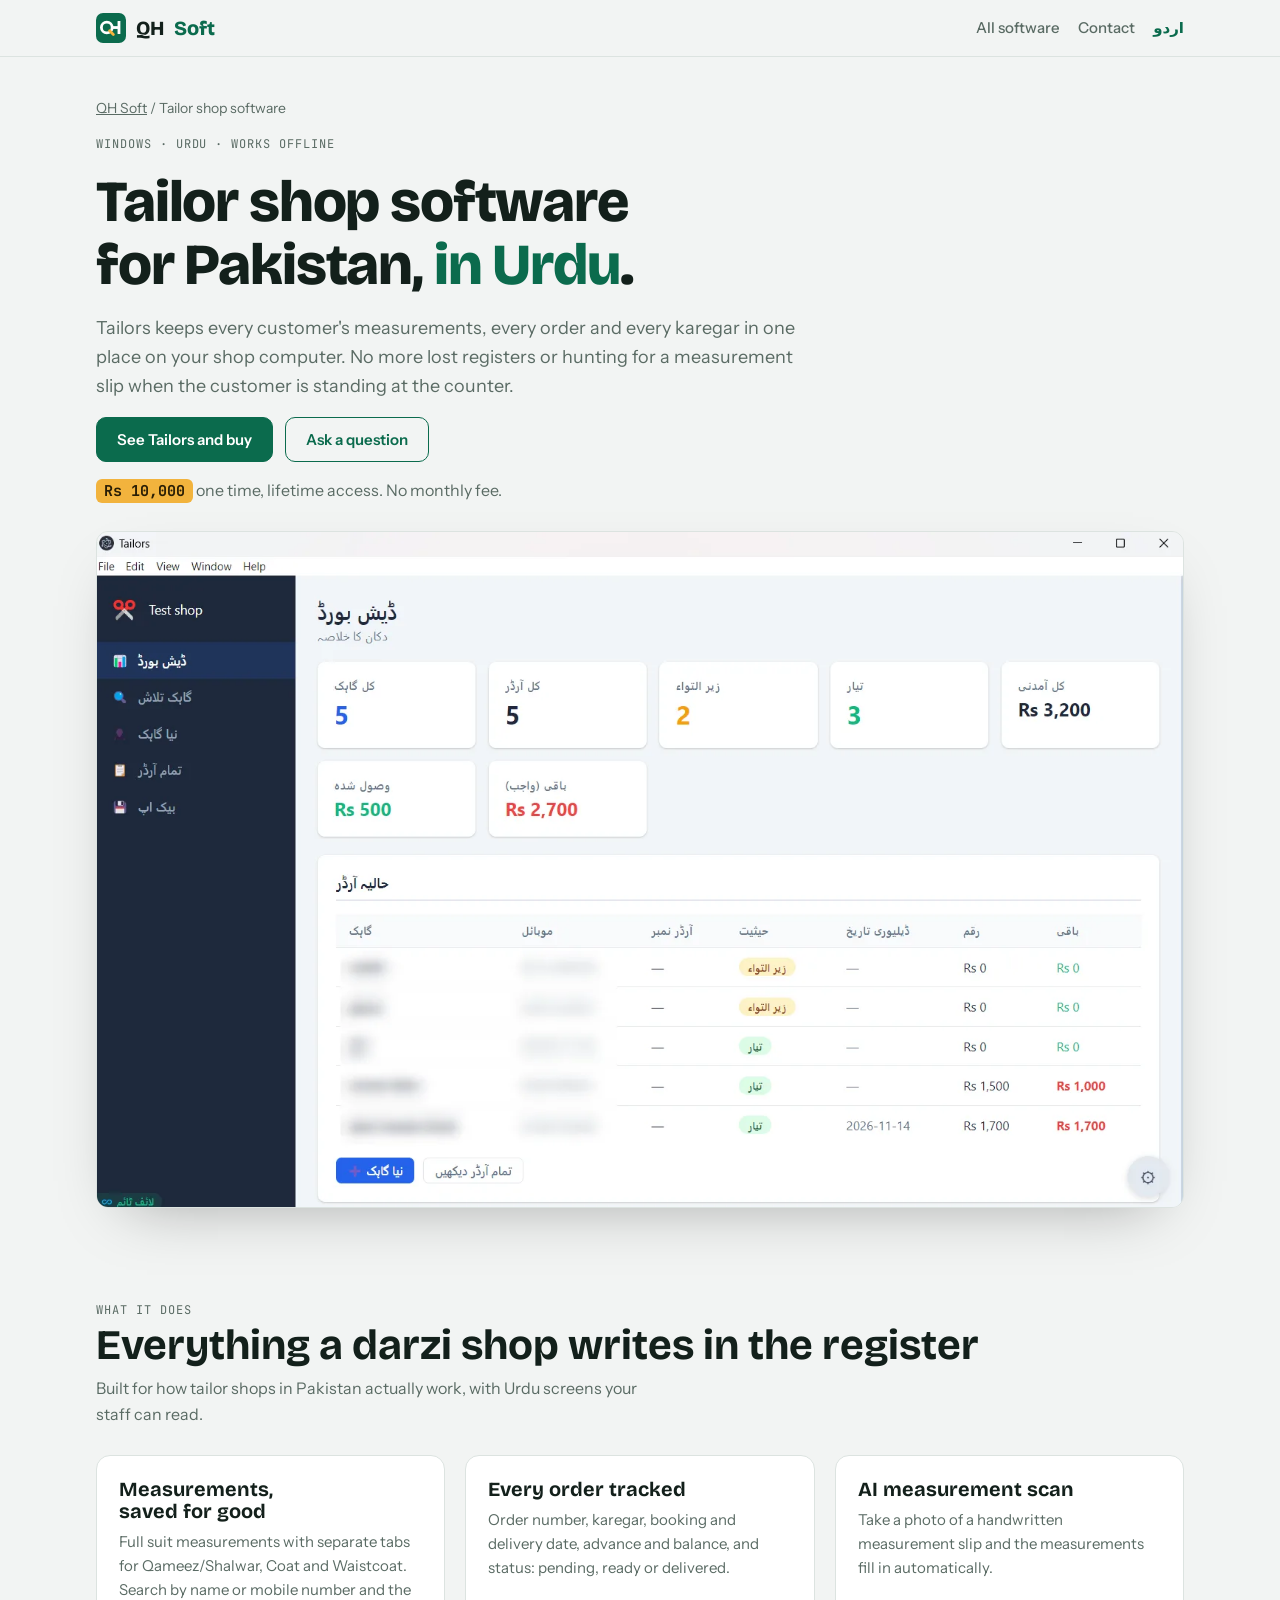
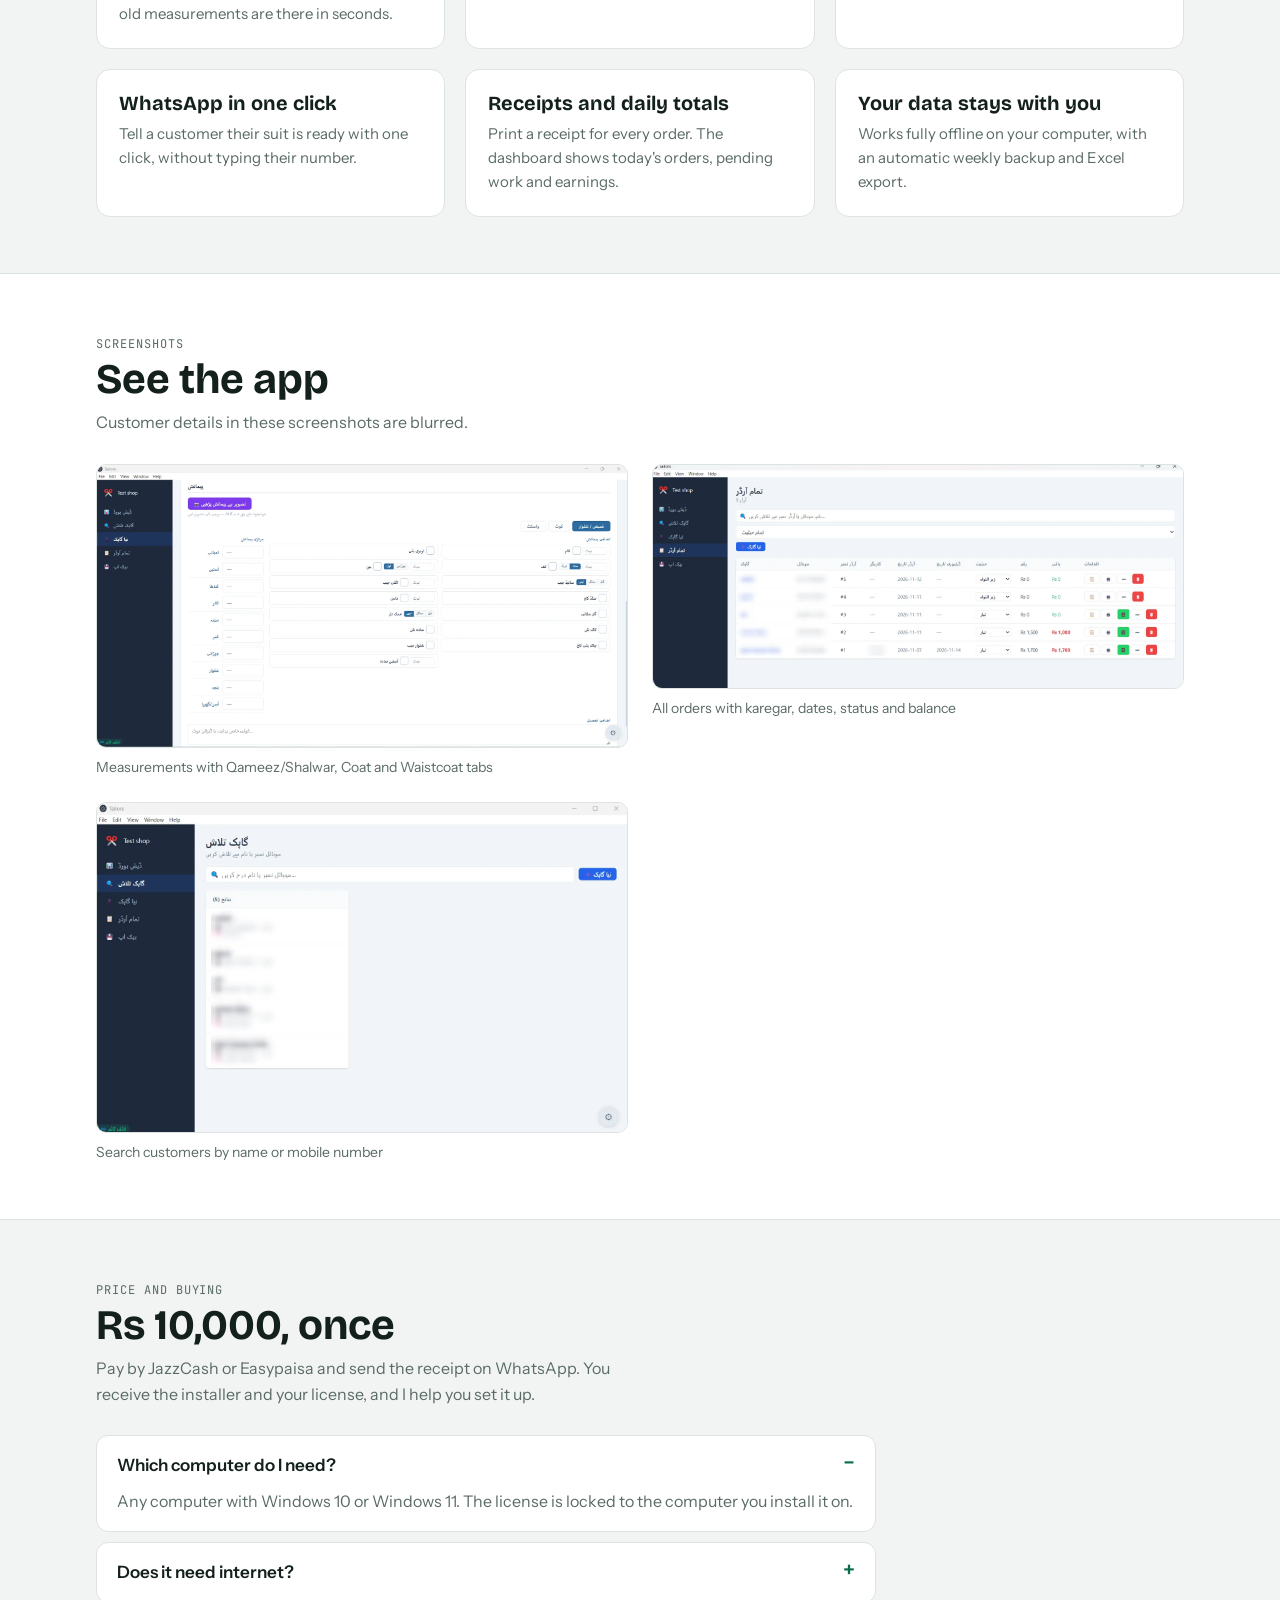
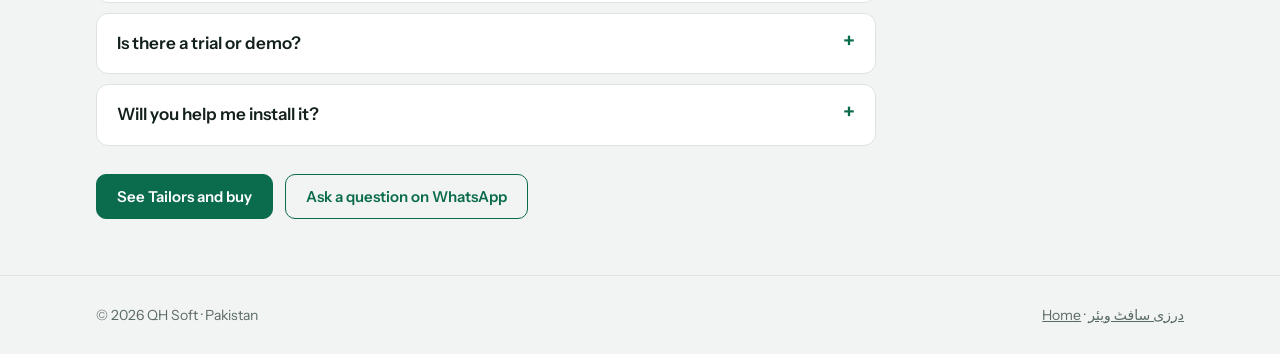
==== tailor-software/index.html @ 08638b77 "Add English and Urdu tailor software landing pages, sitemap and links Co-Authored-By: Claude Opus 5." ====
<!doctype html>
<html lang="en">
<head>
<meta charset="utf-8">
<meta name="viewport" content="width=device-width, initial-scale=1, viewport-fit=cover">
<title>Tailor Shop Software in Pakistan, in Urdu | Tailors by QH Soft</title>
<meta name="description" content="Tailors is Urdu tailor shop software for Windows: customer measurements, orders, karegar, WhatsApp alerts and receipts. Works offline. Rs 10,000 one-time.">
<link rel="canonical" href="https://qazisoft.com/tailor-software/">
<link rel="alternate" hreflang="en" href="https://qazisoft.com/tailor-software/">
<link rel="alternate" hreflang="ur" href="https://qazisoft.com/ur/darzi-software/">
<link rel="alternate" hreflang="x-default" href="https://qazisoft.com/tailor-software/">
<meta name="theme-color" content="#0B6B4D">
<meta property="og:site_name" content="QH Soft">
<meta property="og:title" content="Tailor Shop Software in Pakistan, in Urdu">
<meta property="og:description" content="Measurements, orders, karegar and WhatsApp alerts for your tailor shop. Works offline. Rs 10,000 one-time.">
<meta property="og:type" content="website">
<meta property="og:url" content="https://qazisoft.com/tailor-software/">
<meta property="og:image" content="https://qazisoft.com/img/og-image.png">
<meta property="og:locale" content="en_PK">
<meta name="twitter:card" content="summary_large_image">
<link rel="apple-touch-icon" href="/apple-touch-icon.png">
<script type="application/ld+json">[{"@context":"https://schema.org","@type":"SoftwareApplication","name":"Tailors","alternateName":["Tailor shop software","Darzi software"],"url":"https://qazisoft.com/tailor-software/","operatingSystem":"Windows 10, Windows 11","applicationCategory":"BusinessApplication","description":"Tailor shop management software in Urdu for Pakistan: customer measurements, orders, karegar, delivery dates, WhatsApp notifications, receipts and automatic backup. Works offline.","image":["https://qazisoft.com/img/tailors-dashboard.webp","https://qazisoft.com/img/tailors-measurements.webp","https://qazisoft.com/img/tailors-orders.webp"],"inLanguage":"ur","featureList":["Customer management","Order tracking with karegar and delivery date","Qameez/Shalwar, Coat and Waistcoat measurements","AI measurement slip scan","WhatsApp order-ready notifications","Printable receipts","Daily dashboard","Weekly automatic backup"],"offers":{"@type":"Offer","price":"10000","priceCurrency":"PKR","availability":"https://schema.org/InStock","url":"https://qazisoft.com/tailor-software/","seller":{"@type":"Organization","name":"QH Soft"}},"publisher":{"@type":"Organization","name":"QH Soft","url":"https://qazisoft.com/"}},{"@context":"https://schema.org","@type":"BreadcrumbList","itemListElement":[{"@type":"ListItem","position":1,"name":"QH Soft","item":"https://qazisoft.com/"},{"@type":"ListItem","position":2,"name":"Tailor shop software","item":"https://qazisoft.com/tailor-software/"}]}]</script>
<link rel="icon" href="/favicon.svg?v=11" type="image/svg+xml">
<link rel="preconnect" href="https://fonts.googleapis.com">
<link rel="preconnect" href="https://fonts.gstatic.com" crossorigin>
<link rel="stylesheet" href="https://fonts.googleapis.com/css2?family=Bricolage+Grotesque:opsz,wght@12..96,500;12..96,700;12..96,800&family=Instrument+Sans:wght@400;500;600&family=JetBrains+Mono:wght@400;600&display=swap">
<link rel="stylesheet" href="/styles.css?v=11">
</head>
<body class="lp">
<nav><div class="wrap">
  <a class="brand" href="/"><img src="/favicon.svg?v=11" width="30" height="30" alt="">QH <span>Soft</span></a>
  <div class="navlinks">
    <a href="/#windows">All software</a>
    <a href="/#contact">Contact</a>
    <a class="lang" href="/ur/darzi-software/" hreflang="ur" lang="ur">اردو</a>
  </div>
</div></nav>

<header class="lp-hero"><div class="wrap">
  <p class="crumbs"><a href="/">QH Soft</a> / Tailor shop software</p>
  <span class="label">Windows · Urdu · Works offline</span>
  <h1>Tailor shop software for Pakistan, <em>in Urdu</em>.</h1>
  <p class="lead">Tailors keeps every customer's measurements, every order and every karegar in one place on your shop computer. No more lost registers or hunting for a measurement slip when the customer is standing at the counter.</p>
  <div class="cta">
    <a class="btn" href="/#windows">See Tailors and buy</a>
    <a class="btn ghost" href="https://wa.me/923269195680" target="_blank" rel="noopener">Ask a question</a>
  </div>
  <p class="lp-price"><b class="mono">Rs 10,000</b> one time, lifetime access. No monthly fee.</p>
  <img class="lp-shot" src="/img/tailors-dashboard.webp" width="1472" height="915" alt="Tailors dashboard showing customers, orders, ready and pending orders, and earnings">
</div></header>

<section class="shelf"><div class="wrap">
  <div class="shelf-head"><div><span class="label">What it does</span><h2>Everything a darzi shop writes in the register</h2><p>Built for how tailor shops in Pakistan actually work, with Urdu screens your staff can read.</p></div></div>
  <div class="lp-grid">
    <div class="lp-item"><h3>Measurements, saved for good</h3><p>Full suit measurements with separate tabs for Qameez/Shalwar, Coat and Waistcoat. Search by name or mobile number and the old measurements are there in seconds.</p></div>
    <div class="lp-item"><h3>Every order tracked</h3><p>Order number, karegar, booking and delivery date, advance and balance, and status: pending, ready or delivered.</p></div>
    <div class="lp-item"><h3>AI measurement scan</h3><p>Take a photo of a handwritten measurement slip and the measurements fill in automatically.</p></div>
    <div class="lp-item"><h3>WhatsApp in one click</h3><p>Tell a customer their suit is ready with one click, without typing their number.</p></div>
    <div class="lp-item"><h3>Receipts and daily totals</h3><p>Print a receipt for every order. The dashboard shows today's orders, pending work and earnings.</p></div>
    <div class="lp-item"><h3>Your data stays with you</h3><p>Works fully offline on your computer, with an automatic weekly backup and Excel export.</p></div>
  </div>
</div></section>

<section class="shelf band"><div class="wrap">
  <div class="shelf-head"><div><span class="label">Screenshots</span><h2>See the app</h2><p>Customer details in these screenshots are blurred.</p></div></div>
  <div class="lp-shots">
    <figure><img src="/img/tailors-measurements.webp" width="1600" height="853" alt="Tailors measurements screen with Qameez, Shalwar, Coat and Waistcoat tabs" loading="lazy"><figcaption>Measurements with Qameez/Shalwar, Coat and Waistcoat tabs</figcaption></figure>
    <figure><img src="/img/tailors-orders.webp" width="1600" height="674" alt="Tailors order list with karegar, dates, status and balance" loading="lazy"><figcaption>All orders with karegar, dates, status and balance</figcaption></figure>
    <figure><img src="/img/tailors-customers.webp" width="1480" height="917" alt="Tailors customer search by name or mobile number" loading="lazy"><figcaption>Search customers by name or mobile number</figcaption></figure>
  </div>
</div></section>

<section class="shelf"><div class="wrap">
  <div class="shelf-head"><div><span class="label">Price and buying</span><h2>Rs 10,000, once</h2><p>Pay by JazzCash or Easypaisa and send the receipt on WhatsApp. You receive the installer and your license, and I help you set it up.</p></div></div>
  <div class="faq">
    <details open><summary>Which computer do I need?</summary><p>Any computer with Windows 10 or Windows 11. The license is locked to the computer you install it on.</p></details>
    <details><summary>Does it need internet?</summary><p>No. Tailors works fully offline. Only the AI measurement scan and WhatsApp messages need a connection.</p></details>
    <details><summary>Is there a trial or demo?</summary><p>No. Look through the screenshots and message me on WhatsApp with any questions before you buy.</p></details>
    <details><summary>Will you help me install it?</summary><p>Yes. Message me after buying and I'll help you install it and get started.</p></details>
  </div>
  <div class="cta lp-end">
    <a class="btn" href="/#windows">See Tailors and buy</a>
    <a class="btn ghost" href="https://wa.me/923269195680" target="_blank" rel="noopener">Ask a question on WhatsApp</a>
  </div>
</div></section>

<footer><div class="wrap"><span>© 2026 QH Soft · Pakistan</span><span><a href="/">Home</a> · <a href="/ur/darzi-software/" hreflang="ur" lang="ur">درزی سافٹ ویئر</a></span></div></footer>
</body>
</html>
---- styles.css ----
html,body{margin:0}
img{max-width:100%}
[hidden]{display:none!important}
/* Layout: a single "shelf" page. Hero, then each category as its own shelf of product cards, then trust + support sections. */
:root{
  --bg:#F2F4F3; --surface:#FFFFFF; --ink:#13201B; --muted:#5A6B64; --line:#DCE3E0;
  --accent:#0B6B4D; --accent-ink:#FFFFFF; --tag:#F2B33D; --tag-ink:#2A1E05; --soft:#E3EEE9;
  --warn-bg:#FFF4D6; --warn-ink:#6B4B00;
  --display:"Bricolage Grotesque", "Segoe UI", system-ui, sans-serif;
  --body:"Instrument Sans", "Segoe UI", system-ui, sans-serif;
  --mono:"JetBrains Mono", ui-monospace, Consolas, monospace;
}
@media (prefers-color-scheme: dark){:root:not([data-theme="light"]){
  --bg:#0F1613; --surface:#17211D; --ink:#E6EEEA; --muted:#97A8A1; --line:#26332E;
  --accent:#3FBF8F; --accent-ink:#06130E; --tag:#F2B33D; --tag-ink:#2A1E05; --soft:#1C2B25;
  --warn-bg:#3A2F12; --warn-ink:#F5D98A; color-scheme:dark}}
:root[data-theme="dark"]{
  --bg:#0F1613; --surface:#17211D; --ink:#E6EEEA; --muted:#97A8A1; --line:#26332E;
  --accent:#3FBF8F; --accent-ink:#06130E; --tag:#F2B33D; --tag-ink:#2A1E05; --soft:#1C2B25;
  --warn-bg:#3A2F12; --warn-ink:#F5D98A; color-scheme:dark}
*{box-sizing:border-box}
html{scroll-behavior:smooth}
@media (prefers-reduced-motion: reduce){html{scroll-behavior:auto}*{transition:none!important}}
body{background:var(--bg);color:var(--ink);font-family:var(--body);font-size:16px;line-height:1.6}
.wrap{max-width:1120px;margin:0 auto;padding-left:max(16px, env(safe-area-inset-left, 0px));padding-right:max(16px, env(safe-area-inset-right, 0px))}
h1,h2,h3{font-family:var(--display);line-height:1.1;text-wrap:balance;margin:0}
p{margin:0}
a{color:var(--accent)}
:focus-visible{outline:3px solid var(--tag);outline-offset:2px}
.mono{font-family:var(--mono)}
.label{font-family:var(--mono);font-size:12px;letter-spacing:.08em;text-transform:uppercase;color:var(--muted)}

/* notice */
.notice{background:var(--warn-bg);color:var(--warn-ink);font-size:14px}
.notice .wrap{padding-block:10px}

/* nav */
body::before{content:"";position:fixed;inset:0 0 auto;height:env(safe-area-inset-top, 0px);z-index:10;background:var(--bg)}
nav{position:sticky;top:env(safe-area-inset-top, 0px);z-index:5;background:color-mix(in srgb, var(--bg) 88%, transparent);backdrop-filter:blur(10px);border-bottom:1px solid var(--line)}
nav .wrap{display:flex;align-items:center;justify-content:space-between;gap:16px;padding-block:12px;flex-wrap:wrap}
.brand{font-family:var(--display);font-weight:800;font-size:20px;text-decoration:none;color:var(--ink);display:flex;align-items:center;gap:10px}
.brand img{width:30px;height:30px;display:block}
.brand span{color:var(--accent)}
.navlinks{display:flex;gap:18px;flex-wrap:wrap}
.navlinks a{color:var(--muted);text-decoration:none;font-weight:500;font-size:15px}
.navlinks a:hover{color:var(--ink)}

/* hero */
.hero .wrap{padding-block:64px 48px;display:grid;grid-template-columns:1.3fr 1fr;gap:48px;align-items:center}
.hero h1{font-size:clamp(40px,6vw,68px);font-weight:800;letter-spacing:-.02em}
.hero h1 em{font-style:normal;color:var(--accent)}
.hero p.lead{margin-top:20px;font-size:19px;color:var(--muted);max-width:52ch}
.hero .cta{margin-top:28px;display:flex;gap:12px;flex-wrap:wrap}
.btn{font:600 15px var(--body);border-radius:10px;padding:12px 20px;border:1.5px solid var(--accent);background:var(--accent);color:var(--accent-ink);cursor:pointer;text-decoration:none;display:inline-flex;align-items:center;gap:8px}
.btn.ghost{background:transparent;color:var(--accent)}
.btn:hover{filter:brightness(1.08)}
.facts{display:flex;gap:28px;margin-top:36px;flex-wrap:wrap}
.facts div b{display:block;font-family:var(--display);font-size:28px}
.facts div span{font-size:14px;color:var(--muted)}

/* hero window illustration */
.win{background:var(--surface);border:1px solid var(--line);border-radius:12px;box-shadow:0 24px 60px -30px rgba(0,0,0,.35);overflow:hidden;min-width:0}
.win .bar{display:flex;align-items:center;justify-content:space-between;padding:10px 14px;border-bottom:1px solid var(--line);font-family:var(--mono);font-size:12px;color:var(--muted)}
.win .bar .ctrls{display:flex;gap:14px}
.win .body{padding:18px;display:grid;gap:10px}
.row{display:flex;justify-content:space-between;align-items:center;gap:12px;padding:10px 12px;border-radius:8px;background:var(--soft);font-size:14px}
.row .mono{font-size:12px;color:var(--muted)}
.row.done .mono{color:var(--accent)}

/* shelves */
section{scroll-margin-top:80px}
.shelf .wrap{padding-block:56px}
.shelf-head{display:flex;justify-content:space-between;align-items:end;gap:24px;flex-wrap:wrap;margin-bottom:28px}
.shelf-head h2{font-size:clamp(30px,4vw,42px);font-weight:700}
.shelf-head p{color:var(--muted);max-width:50ch;margin-top:8px}
.grid{display:grid;grid-template-columns:repeat(auto-fill,minmax(300px,1fr));gap:20px}
.card{background:var(--surface);border:1px solid var(--line);border-radius:14px;padding:22px;display:flex;flex-direction:column;gap:14px;min-width:0}
.card-top{display:flex;justify-content:space-between;align-items:start;gap:12px}
.icon{width:48px;height:48px;border-radius:12px;display:grid;place-items:center;font-family:var(--display);font-weight:800;font-size:20px;color:var(--accent-ink);background:var(--accent)}
.price{background:var(--tag);color:var(--tag-ink);font-family:var(--mono);font-weight:600;font-size:15px;padding:4px 10px;border-radius:6px;white-space:nowrap;position:relative}
.card h3{font-size:22px;font-weight:700}
.card .desc{color:var(--muted);font-size:15px}
.feats{margin:0;padding:0;list-style:none;display:grid;gap:6px;font-size:14px}
.feats li{display:flex;gap:8px}
.feats li::before{content:"✓";color:var(--accent);font-weight:700}
.meta{display:flex;flex-wrap:wrap;gap:6px}
.chip{font-family:var(--mono);font-size:11.5px;padding:3px 8px;border-radius:999px;border:1px solid var(--line);color:var(--muted)}
.card .actions{margin-top:auto;display:flex;gap:10px;flex-wrap:wrap}
.card .actions .btn{flex:1;justify-content:center}
.soon{border-style:dashed;align-items:center;justify-content:center;text-align:center;color:var(--muted);min-height:220px}
.soon h3{color:var(--ink)}

/* about */
.about{background:var(--surface);border-block:1px solid var(--line)}
.about .wrap{padding-block:64px;display:grid;grid-template-columns:minmax(0,1fr) 260px;gap:48px;align-items:center}
.avatar{aspect-ratio:1;max-width:100%;border-radius:20px;background:linear-gradient(135deg,var(--accent),color-mix(in srgb,var(--accent) 50%,var(--tag)));display:grid;place-items:center;font-family:var(--display);font-size:88px;font-weight:800;color:var(--accent-ink)}
.about h2{font-size:clamp(30px,4vw,42px)}
.about .copy{display:grid;gap:16px;max-width:65ch;min-width:0}
.about .copy p{color:var(--muted)}
.skills{display:flex;flex-wrap:wrap;gap:8px}
.skills span{background:var(--soft);padding:6px 12px;border-radius:8px;font-size:14px;font-weight:500}

/* how to buy */
.steps{display:grid;grid-template-columns:repeat(4,1fr);gap:20px;counter-reset:s}
.step{border-top:3px solid var(--accent);padding-top:16px;min-width:0}
.step .label{color:var(--accent)}
.step h3{font-size:20px;margin:6px 0 8px}
.step p{color:var(--muted);font-size:15px}
.paylogos{margin-top:32px;display:flex;flex-wrap:wrap;gap:10px;align-items:center}
.paylogos span.p{background:var(--surface);border:1px solid var(--line);border-radius:8px;padding:8px 14px;font-weight:600;font-size:14px}

/* testimonials */
.quotes{display:grid;grid-template-columns:repeat(3,1fr);gap:20px}
.quote{background:var(--surface);border:1px solid var(--line);border-radius:14px;padding:22px;display:flex;flex-direction:column;gap:14px}
.quote p{font-size:16px}
.quote .who{font-size:14px;color:var(--muted);margin-top:auto}
.quote .who b{color:var(--ink)}

/* faq */
.faq{display:grid;gap:10px;max-width:780px}
details{background:var(--surface);border:1px solid var(--line);border-radius:12px;padding:16px 20px}
summary{cursor:pointer;font-weight:600;font-size:17px;list-style:none;display:flex;justify-content:space-between;gap:16px}
summary::after{content:"+";font-family:var(--mono);color:var(--accent);font-size:20px;line-height:1}
details[open] summary::after{content:"–"}
details p{margin-top:10px;color:var(--muted)}

/* contact */
.contact .wrap{display:grid;grid-template-columns:1fr 1.2fr;gap:48px;padding-block:64px}
.contact h2{font-size:clamp(30px,4vw,42px)}
.contact .info{display:grid;gap:18px;align-content:start;min-width:0}
.contact .info p{color:var(--muted)}
.cline{display:flex;justify-content:space-between;align-items:center;gap:12px;background:var(--surface);border:1px solid var(--line);border-radius:10px;padding:12px 14px}
.cline div{min-width:0}
.cline b{display:block;font-size:13px;color:var(--muted);font-weight:500}
.cline span{font-family:var(--mono);font-size:15px;word-break:break-all}
.copy-btn{font:600 13px var(--body);background:transparent;border:1px solid var(--line);color:var(--ink);border-radius:8px;padding:6px 10px;cursor:pointer;text-decoration:none;white-space:nowrap}
form{background:var(--surface);border:1px solid var(--line);border-radius:14px;padding:24px;display:grid;gap:14px;min-width:0}
.two{display:grid;grid-template-columns:1fr 1fr;gap:14px}
label{display:grid;gap:6px;font-size:14px;font-weight:500}
input,select,textarea{font:inherit;font-size:15px;padding:10px 12px;border-radius:8px;border:1px solid var(--line);background:var(--bg);color:var(--ink);width:100%}
textarea{min-height:110px;resize:vertical}
.formmsg{font-size:14px;color:var(--accent);font-weight:600}

footer{border-top:1px solid var(--line);color:var(--muted);font-size:14px}
footer .wrap{padding-block:28px;display:flex;justify-content:space-between;gap:16px;flex-wrap:wrap}

/* checkout dialog */
.overlay{position:fixed;inset:0;background:rgba(5,12,9,.55);z-index:20;display:grid;place-items:center;padding:16px}
.dialog{background:var(--surface);color:var(--ink);border-radius:16px;max-width:520px;width:100%;max-height:90vh;overflow:auto;padding:26px;display:grid;gap:16px}
.dialog .head{display:flex;justify-content:space-between;align-items:start;gap:12px}
.dialog h3{font-size:24px}
.x{background:transparent;border:0;font-size:24px;color:var(--muted);cursor:pointer;line-height:1}
.methods{display:grid;gap:10px}
.method{display:flex;gap:12px;align-items:start;border:1.5px solid var(--line);border-radius:10px;padding:12px 14px;cursor:pointer}
.method input{width:auto;margin-top:4px}
.method:has(input:checked){border-color:var(--accent);background:var(--soft)}
.method small{display:block;color:var(--muted);font-size:13px}
.payto{background:var(--soft);border-radius:10px;padding:14px;font-size:14px;display:grid;gap:4px}
.payto .mono{font-size:15px}

@media (max-width:880px){
  .hero .wrap,.about .wrap,.contact .wrap{grid-template-columns:1fr}
  .about .avatar{max-width:200px}
  .steps{grid-template-columns:1fr 1fr}
  .quotes{grid-template-columns:1fr}
}
@media (max-width:520px){
  .steps,.two{grid-template-columns:1fr}
  .grid{grid-template-columns:1fr}
  .navlinks{gap:16px;flex-wrap:nowrap;overflow-x:auto;width:100%;scrollbar-width:none;-webkit-overflow-scrolling:touch}
  .navlinks::-webkit-scrollbar{display:none}
  .navlinks a{font-size:14px;white-space:nowrap}
}

.band{background:var(--surface);border-block:1px solid var(--line)}
.band-top{background:var(--surface);border-top:1px solid var(--line)}
.price-start{justify-self:start}
.small-muted{font-size:14px;color:var(--muted)}
.tiny-muted{font-size:13px;color:var(--muted)}
.btn-center{justify-content:center}
.notfound{min-height:80vh;display:grid;align-content:center;justify-items:start;gap:16px;padding-block:48px}
.notfound h1{font-size:clamp(32px,5vw,52px)}
.notfound p{color:var(--muted)}

/* product with screenshots */
.card.wide{grid-column:1/-1;display:grid;grid-template-columns:minmax(0,1.25fr) minmax(0,1fr);gap:28px;align-items:start}
.card-info{display:flex;flex-direction:column;gap:14px;min-width:0}
.card:not(.wide) .card-info{flex:1}
.shots{display:grid;gap:10px;min-width:0}
.shots button{padding:0;border:1px solid var(--line);border-radius:10px;overflow:hidden;background:var(--soft);cursor:zoom-in;display:block}
.shots img{display:block;width:100%;height:auto}
.shot-main img{aspect-ratio:16/10;object-fit:cover;object-position:top left}
.thumbs{display:grid;grid-template-columns:repeat(5,1fr);gap:8px}
.thumbs img{aspect-ratio:4/3;object-fit:cover;object-position:top left}
.lb{background:var(--surface);border-radius:14px;padding:16px;max-width:1100px;width:100%;max-height:92vh;display:grid;gap:12px;grid-template-rows:auto minmax(0,1fr) auto}
.lb img{width:100%;height:100%;max-height:72vh;object-fit:contain;border-radius:8px;background:var(--soft)}
.lb-top{display:flex;justify-content:space-between;align-items:center;gap:12px}
.lb-cap{font-size:14px;color:var(--muted)}
.lb-nav{display:flex;justify-content:space-between;gap:12px}
@media (max-width:880px){.card.wide{grid-template-columns:1fr}}
.card.wide ~ .soon{grid-column:1/-1;min-height:0;padding:18px}

.portrait{margin:0;display:grid;justify-items:center;gap:14px;text-align:center}
.portrait img{width:240px;height:240px;max-width:100%;border-radius:50%;object-fit:cover;border:5px solid var(--surface);box-shadow:0 0 0 2px var(--accent),0 18px 40px -20px rgba(0,0,0,.45)}
.portrait figcaption{font-family:var(--display);font-weight:700;font-size:18px;display:grid;gap:2px}
.portrait figcaption span{font-family:var(--body);font-weight:500;font-size:14px;color:var(--muted)}
@media (max-width:880px){.portrait img{width:200px;height:200px}}

/* free books */
.card.book{display:grid;grid-template-columns:132px minmax(0,1fr);gap:18px;align-items:start}
.card.book .cover{width:132px;height:auto;aspect-ratio:440/625;border-radius:6px;border:1px solid var(--line);box-shadow:0 6px 18px rgba(0,0,0,.14)}
.card.book .card-info{gap:12px;height:100%}
.card.book h3{margin-bottom:4px}
.card.book .card-info .label{display:block;line-height:1.5}
#books .grid{grid-template-columns:repeat(auto-fill,minmax(min(100%,460px),1fr))}
.card.book .desc{margin-top:8px}
@media (max-width:420px){.card.book{grid-template-columns:96px minmax(0,1fr);gap:14px}.card.book .cover{width:96px}}
.card.book .dl-count{font-family:var(--mono);font-size:12.5px;color:var(--muted);margin-top:-4px}
.card.book .dl-count::before{content:"↓ ";color:var(--accent)}

/* SEO landing pages (/tailor-software/, /ur/darzi-software/) */
.lp-hero .wrap{padding-block:40px 32px;display:grid;gap:16px;justify-items:start}
.lp-hero h1{font-size:clamp(34px,5.4vw,58px);font-weight:800;letter-spacing:-.02em;max-width:20ch}
.lp-hero h1 em{font-style:normal;color:var(--accent)}
.lp-hero .lead{font-size:18px;color:var(--muted);max-width:60ch}
.lp-hero .cta,.lp-end{display:flex;gap:12px;flex-wrap:wrap}
.lp-end{margin-top:28px}
.crumbs{font-size:14px;color:var(--muted)}
.crumbs a{color:var(--muted)}
.lp-price{font-size:16px;color:var(--muted)}
.lp-price b{color:var(--tag-ink);background:var(--tag);padding:2px 8px;border-radius:6px;font-size:15px}
.lp-shot{margin-top:12px;width:100%;height:auto;border:1px solid var(--line);border-radius:12px;box-shadow:0 24px 60px -30px rgba(0,0,0,.35)}
.lp-grid{display:grid;grid-template-columns:repeat(auto-fill,minmax(min(100%,300px),1fr));gap:20px}
.lp-item{background:var(--surface);border:1px solid var(--line);border-radius:14px;padding:22px;display:grid;gap:8px;align-content:start}
.lp-item h3{font-size:20px}
.lp-item p{color:var(--muted);font-size:15px}
.lp-shots{display:grid;gap:24px;grid-template-columns:repeat(auto-fit,minmax(min(100%,460px),1fr));align-items:start}
.lp-shots figure{margin:0;display:grid;gap:8px}
.lp-shots img{width:100%;height:auto;border:1px solid var(--line);border-radius:10px}
.lp-shots figcaption{font-size:14px;color:var(--muted)}
.navlinks .lang{color:var(--accent);font-weight:600}
footer a{color:var(--muted)}
[dir="rtl"] body,body:lang(ur){font-family:"Noto Nastaliq Urdu", var(--body);line-height:2.1}
:lang(ur) h1,:lang(ur) h2,:lang(ur) h3,:lang(ur) .btn,:lang(ur) summary{font-family:"Noto Nastaliq Urdu", var(--display);line-height:1.9}
:lang(ur) .label{font-family:"Noto Nastaliq Urdu", var(--body);letter-spacing:0;text-transform:none;font-size:13px}
:lang(ur) .lp-hero h1{font-size:clamp(28px,4.4vw,46px);letter-spacing:0;line-height:1.9}
:lang(ur) .shelf-head h2{font-size:clamp(24px,3.4vw,34px)}
:lang(ur) .lp-item h3{font-size:18px}
[dir="rtl"] .brand,[dir="rtl"] [lang="en"]{font-family:var(--display);line-height:1.2}
[dir="rtl"] .navlinks .lang{font-family:var(--body)}
[dir="rtl"] .mono{font-family:var(--mono)}
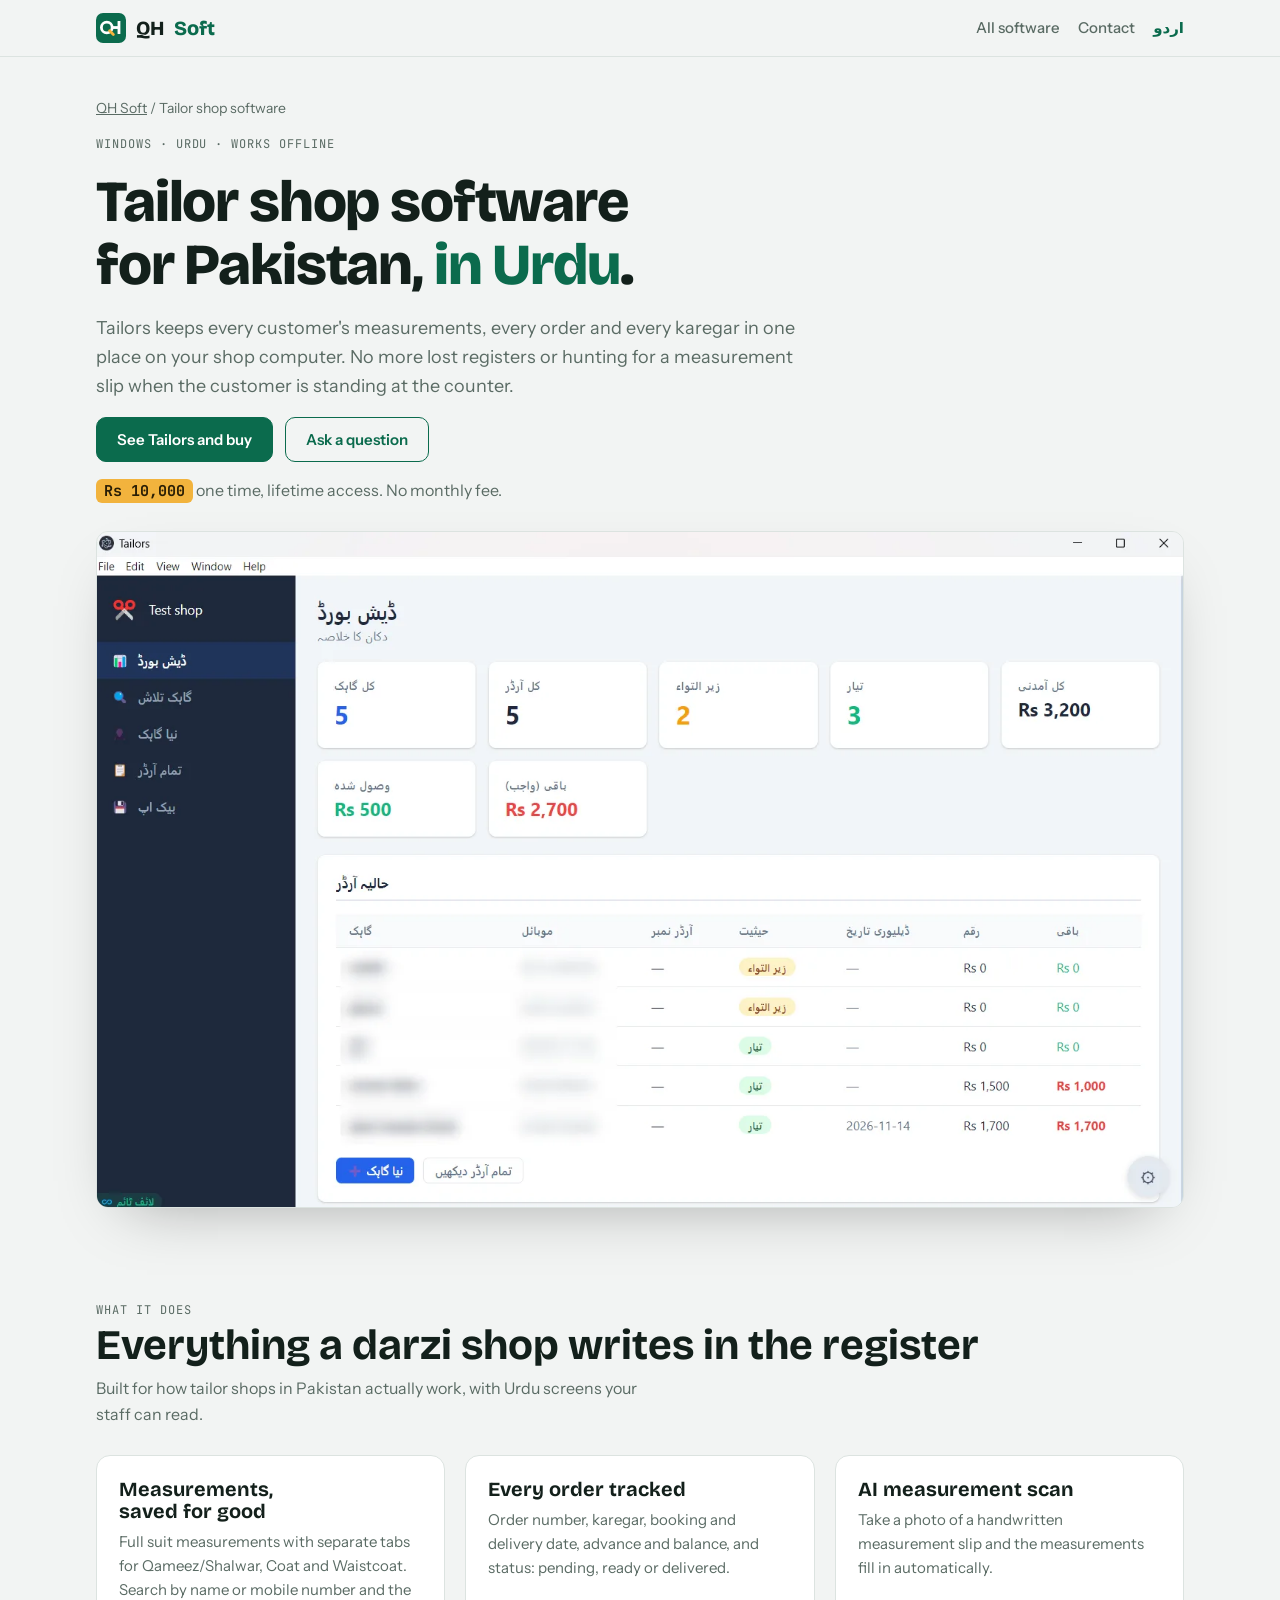
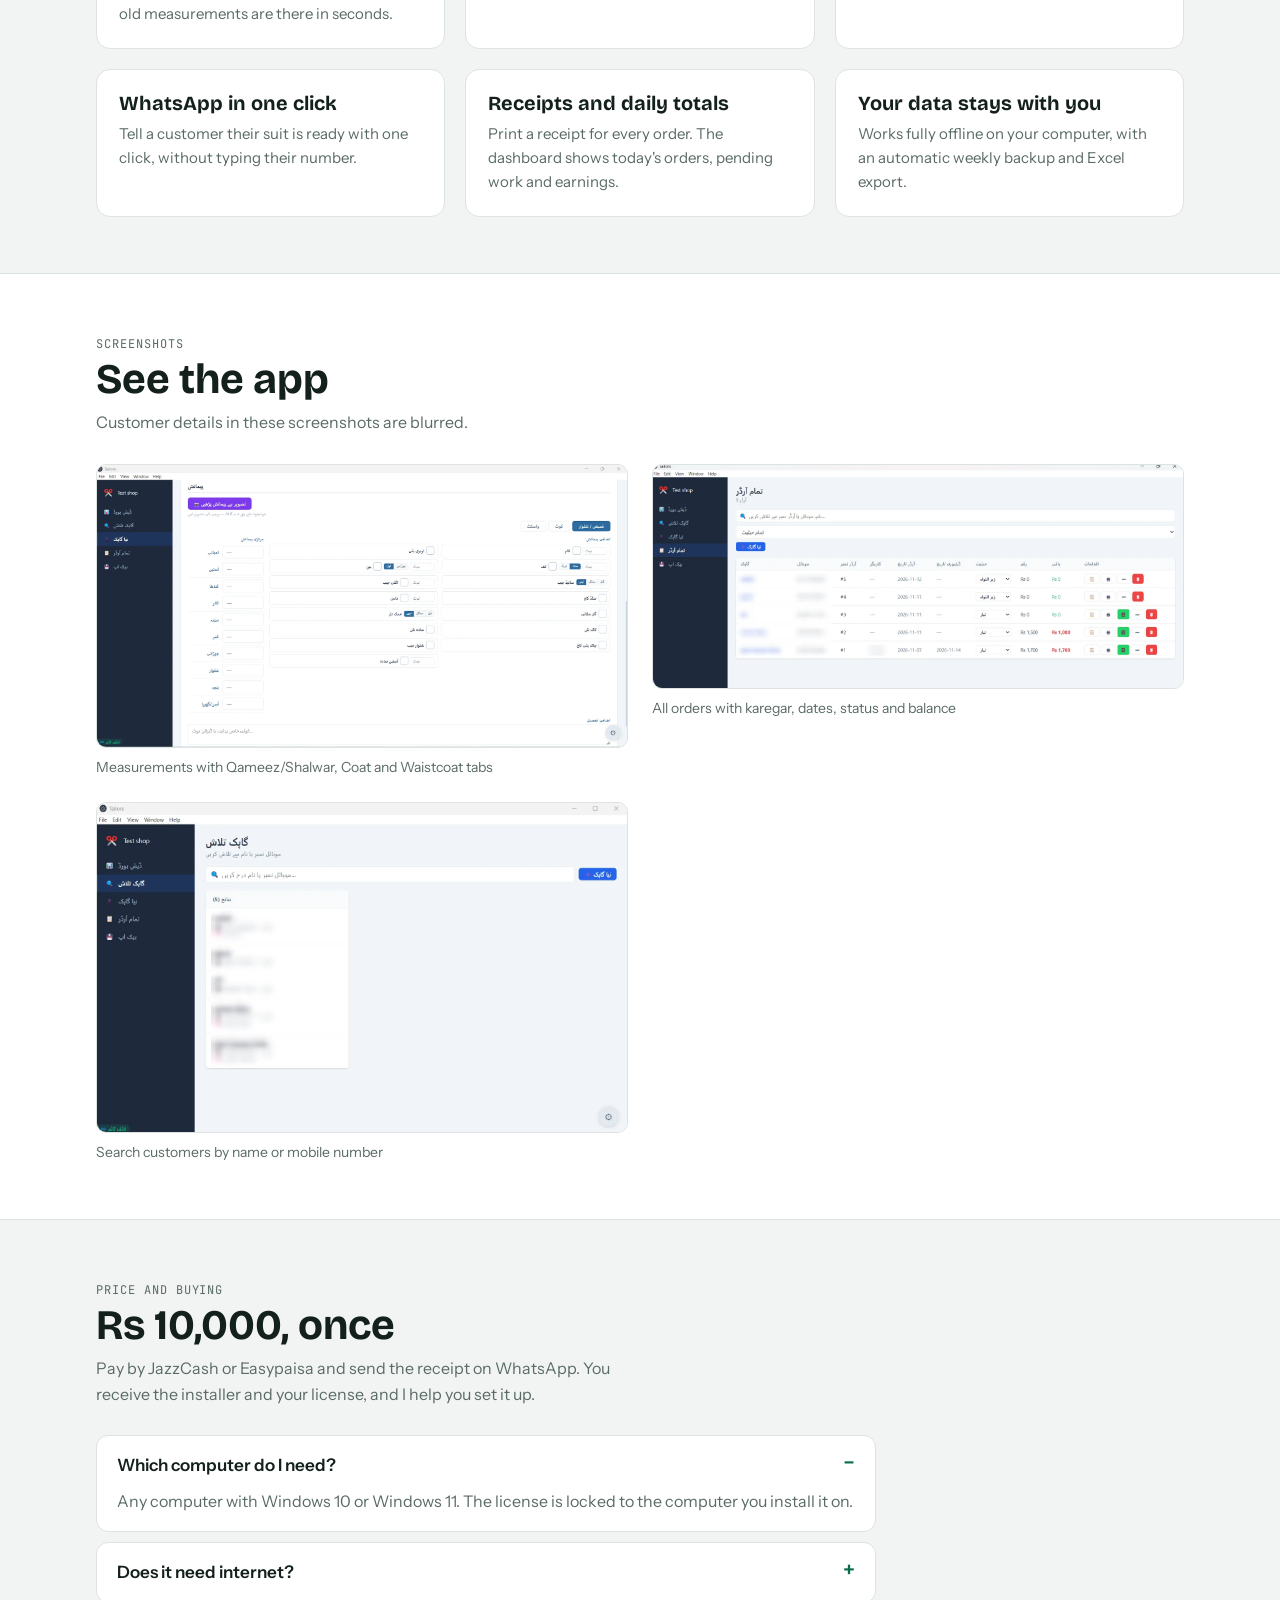
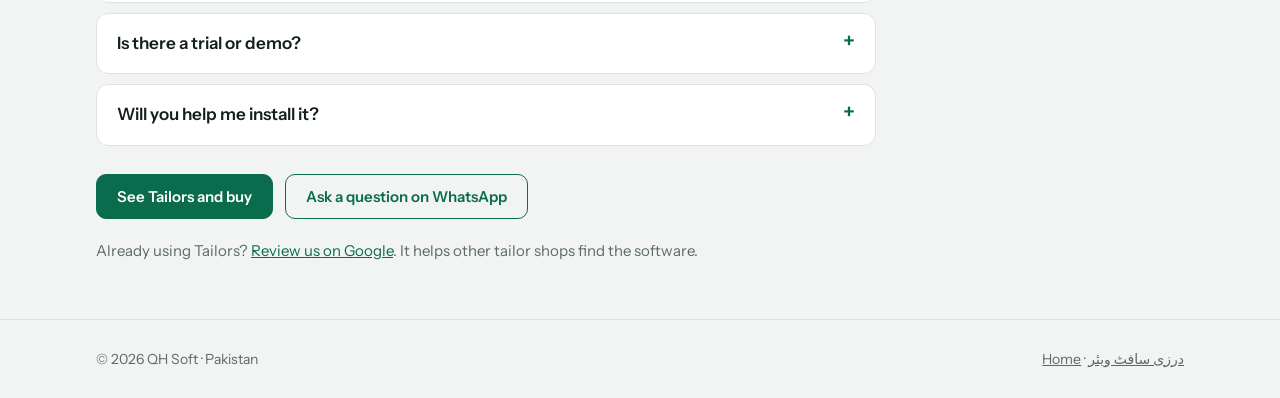
==== commit 1b0305c2: "Add Review us on Google link to homepage and tailor pages Co-Authored-By: Claude Opus 5.5 <noreply@a" ====
--- a/tailor-software/index.html
+++ b/tailor-software/index.html
@@ -20,15 +20,15 @@
 <meta name="twitter:card" content="summary_large_image">
 <link rel="apple-touch-icon" href="/apple-touch-icon.png">
 <script type="application/ld+json">[{"@context":"https://schema.org","@type":"SoftwareApplication","name":"Tailors","alternateName":["Tailor shop software","Darzi software"],"url":"https://qazisoft.com/tailor-software/","operatingSystem":"Windows 10, Windows 11","applicationCategory":"BusinessApplication","description":"Tailor shop management software in Urdu for Pakistan: customer measurements, orders, karegar, delivery dates, WhatsApp notifications, receipts and automatic backup. Works offline.","image":["https://qazisoft.com/img/tailors-dashboard.webp","https://qazisoft.com/img/tailors-measurements.webp","https://qazisoft.com/img/tailors-orders.webp"],"inLanguage":"ur","featureList":["Customer management","Order tracking with karegar and delivery date","Qameez/Shalwar, Coat and Waistcoat measurements","AI measurement slip scan","WhatsApp order-ready notifications","Printable receipts","Daily dashboard","Weekly automatic backup"],"offers":{"@type":"Offer","price":"10000","priceCurrency":"PKR","availability":"https://schema.org/InStock","url":"https://qazisoft.com/tailor-software/","seller":{"@type":"Organization","name":"QH Soft"}},"publisher":{"@type":"Organization","name":"QH Soft","url":"https://qazisoft.com/"}},{"@context":"https://schema.org","@type":"BreadcrumbList","itemListElement":[{"@type":"ListItem","position":1,"name":"QH Soft","item":"https://qazisoft.com/"},{"@type":"ListItem","position":2,"name":"Tailor shop software","item":"https://qazisoft.com/tailor-software/"}]}]</script>
-<link rel="icon" href="/favicon.svg?v=11" type="image/svg+xml">
+<link rel="icon" href="/favicon.svg?v=12" type="image/svg+xml">
 <link rel="preconnect" href="https://fonts.googleapis.com">
 <link rel="preconnect" href="https://fonts.gstatic.com" crossorigin>
 <link rel="stylesheet" href="https://fonts.googleapis.com/css2?family=Bricolage+Grotesque:opsz,wght@12..96,500;12..96,700;12..96,800&family=Instrument+Sans:wght@400;500;600&family=JetBrains+Mono:wght@400;600&display=swap">
-<link rel="stylesheet" href="/styles.css?v=11">
+<link rel="stylesheet" href="/styles.css?v=12">
 </head>
 <body class="lp">
 <nav><div class="wrap">
-  <a class="brand" href="/"><img src="/favicon.svg?v=11" width="30" height="30" alt="">QH <span>Soft</span></a>
+  <a class="brand" href="/"><img src="/favicon.svg?v=12" width="30" height="30" alt="">QH <span>Soft</span></a>
   <div class="navlinks">
     <a href="/#windows">All software</a>
     <a href="/#contact">Contact</a>
@@ -82,6 +82,7 @@
     <a class="btn" href="/#windows">See Tailors and buy</a>
     <a class="btn ghost" href="https://wa.me/923269195680" target="_blank" rel="noopener">Ask a question on WhatsApp</a>
   </div>
+  <p class="lp-review">Already using Tailors? <a href="https://g.page/r/CXBnrS7RdWSeEBM/review" target="_blank" rel="noopener">Review us on Google</a>. It helps other tailor shops find the software.</p>
 </div></section>
 
 <footer><div class="wrap"><span>© 2026 QH Soft · Pakistan</span><span><a href="/">Home</a> · <a href="/ur/darzi-software/" hreflang="ur" lang="ur">درزی سافٹ ویئر</a></span></div></footer>
--- a/styles.css
+++ b/styles.css
@@ -249,3 +249,5 @@
 [dir="rtl"] .brand,[dir="rtl"] [lang="en"]{font-family:var(--display);line-height:1.2}
 [dir="rtl"] .navlinks .lang{font-family:var(--body)}
 [dir="rtl"] .mono{font-family:var(--mono)}
+.cline span.plain{font-family:var(--body)}
+.lp-review{margin-top:20px;color:var(--muted);font-size:15px}
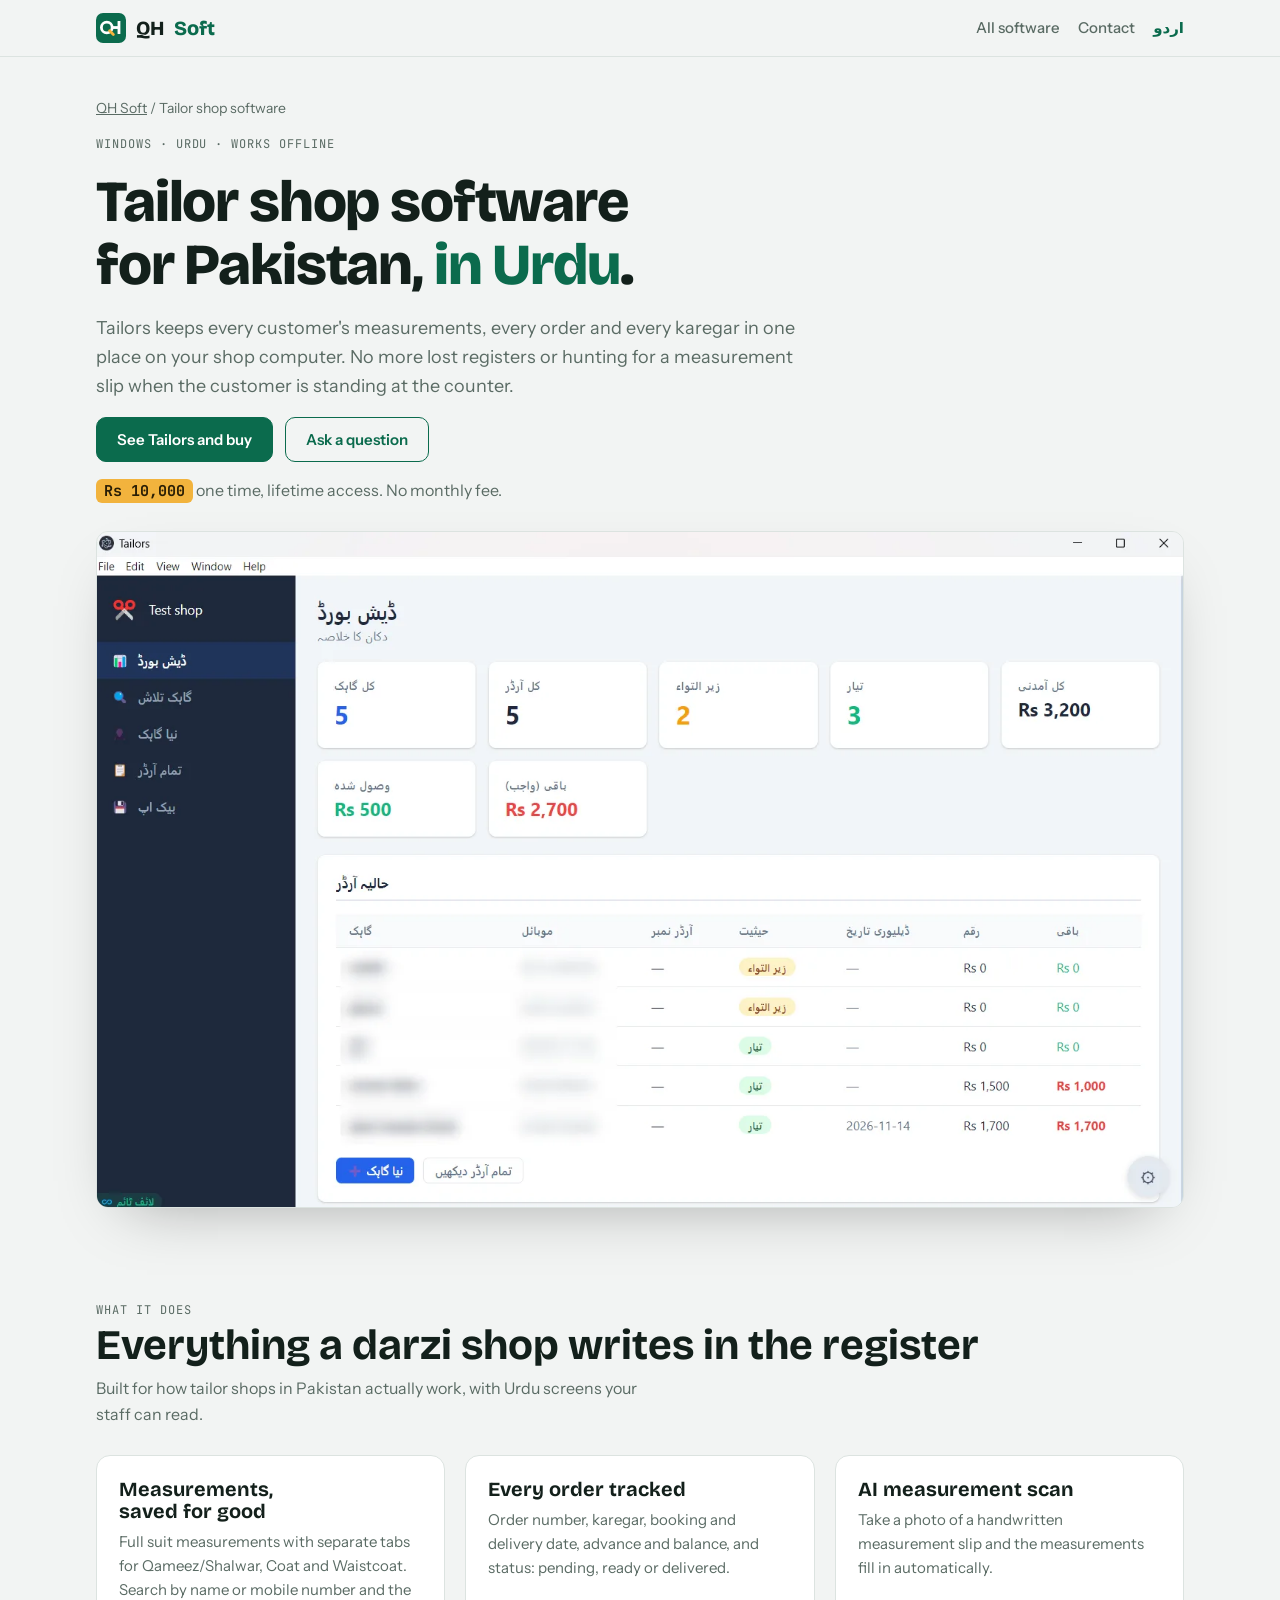
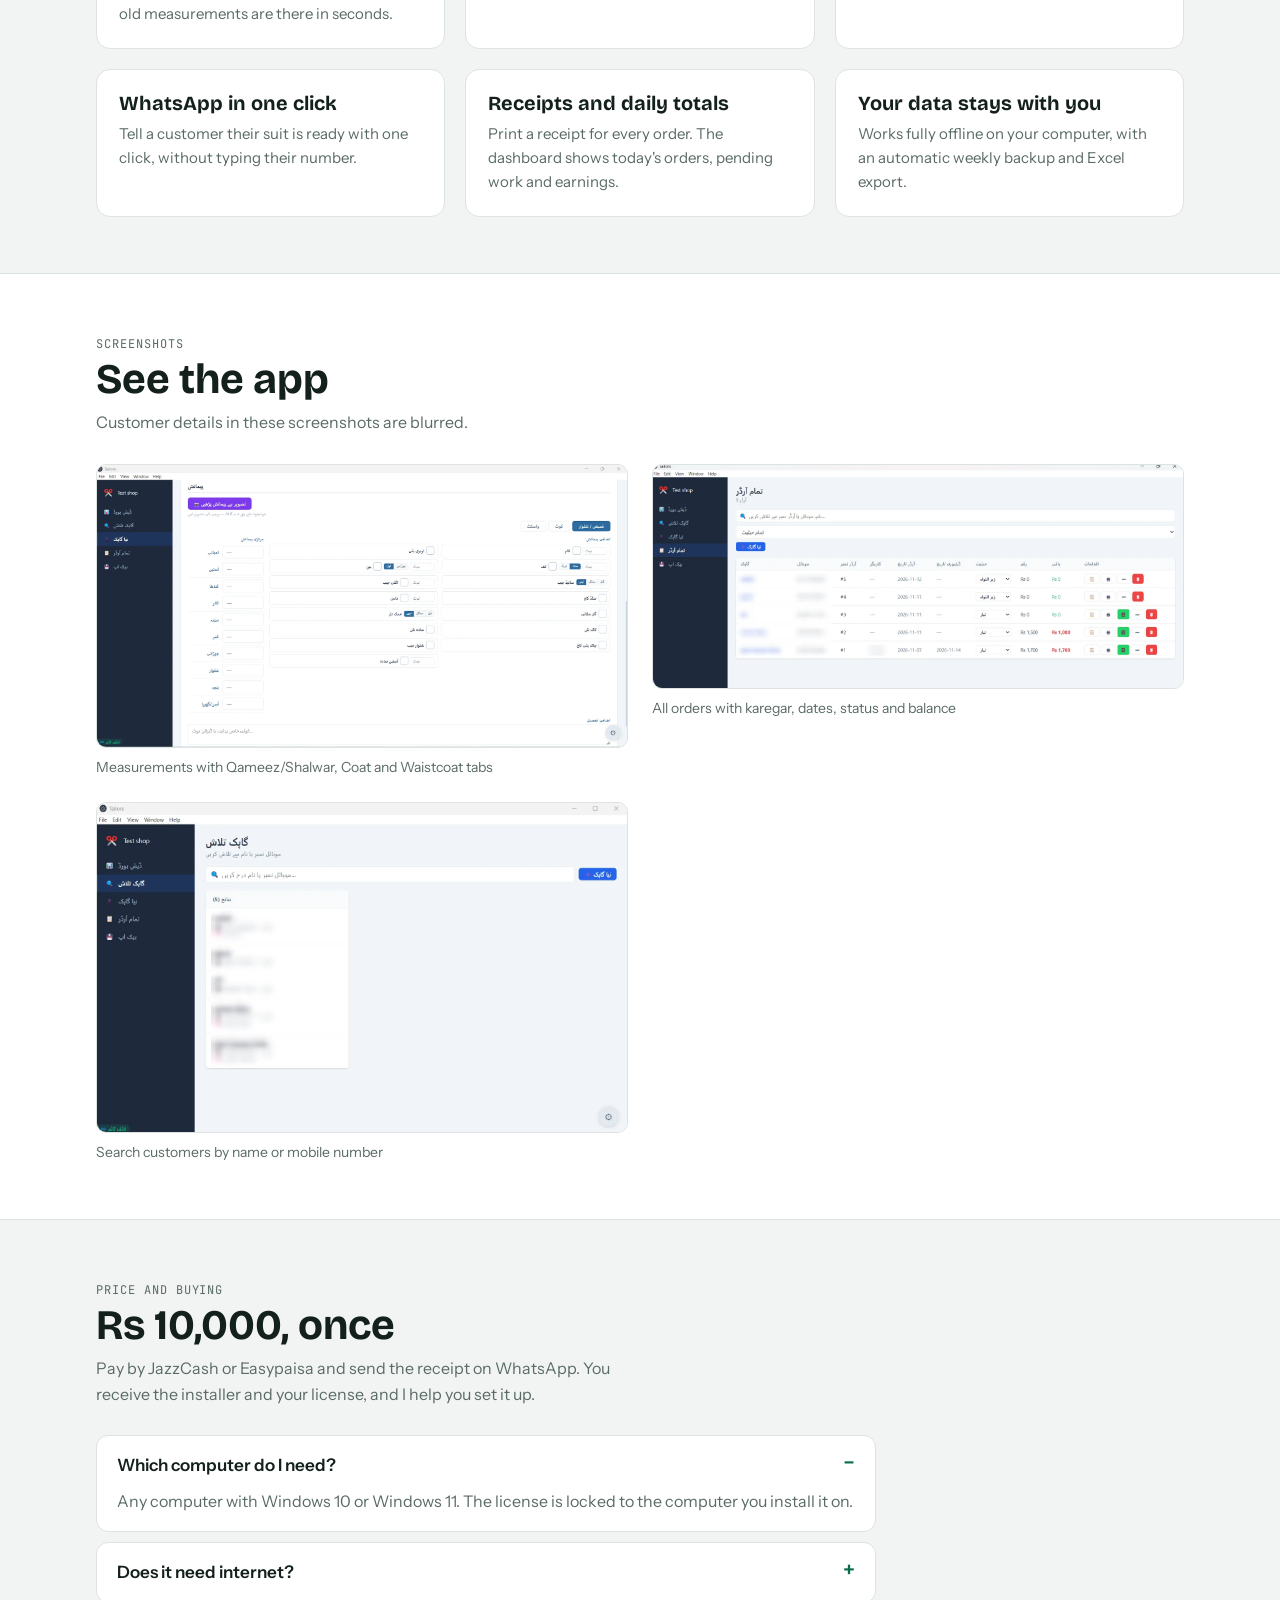
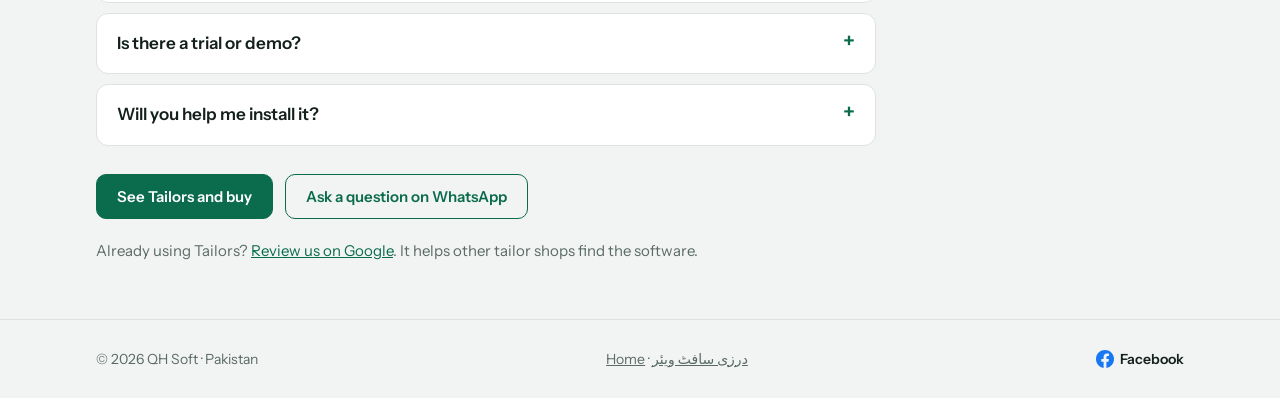
==== commit d604931b: "Add QH Soft Facebook page to contact section, footers and schema sameAs Co-Authored-By: Claude Opus " ====
--- a/tailor-software/index.html
+++ b/tailor-software/index.html
@@ -19,16 +19,16 @@
 <meta property="og:locale" content="en_PK">
 <meta name="twitter:card" content="summary_large_image">
 <link rel="apple-touch-icon" href="/apple-touch-icon.png">
-<script type="application/ld+json">[{"@context":"https://schema.org","@type":"SoftwareApplication","name":"Tailors","alternateName":["Tailor shop software","Darzi software"],"url":"https://qazisoft.com/tailor-software/","operatingSystem":"Windows 10, Windows 11","applicationCategory":"BusinessApplication","description":"Tailor shop management software in Urdu for Pakistan: customer measurements, orders, karegar, delivery dates, WhatsApp notifications, receipts and automatic backup. Works offline.","image":["https://qazisoft.com/img/tailors-dashboard.webp","https://qazisoft.com/img/tailors-measurements.webp","https://qazisoft.com/img/tailors-orders.webp"],"inLanguage":"ur","featureList":["Customer management","Order tracking with karegar and delivery date","Qameez/Shalwar, Coat and Waistcoat measurements","AI measurement slip scan","WhatsApp order-ready notifications","Printable receipts","Daily dashboard","Weekly automatic backup"],"offers":{"@type":"Offer","price":"10000","priceCurrency":"PKR","availability":"https://schema.org/InStock","url":"https://qazisoft.com/tailor-software/","seller":{"@type":"Organization","name":"QH Soft"}},"publisher":{"@type":"Organization","name":"QH Soft","url":"https://qazisoft.com/"}},{"@context":"https://schema.org","@type":"BreadcrumbList","itemListElement":[{"@type":"ListItem","position":1,"name":"QH Soft","item":"https://qazisoft.com/"},{"@type":"ListItem","position":2,"name":"Tailor shop software","item":"https://qazisoft.com/tailor-software/"}]}]</script>
-<link rel="icon" href="/favicon.svg?v=12" type="image/svg+xml">
+<script type="application/ld+json">[{"@context":"https://schema.org","@type":"SoftwareApplication","name":"Tailors","alternateName":["Tailor shop software","Darzi software"],"url":"https://qazisoft.com/tailor-software/","operatingSystem":"Windows 10, Windows 11","applicationCategory":"BusinessApplication","description":"Tailor shop management software in Urdu for Pakistan: customer measurements, orders, karegar, delivery dates, WhatsApp notifications, receipts and automatic backup. Works offline.","image":["https://qazisoft.com/img/tailors-dashboard.webp","https://qazisoft.com/img/tailors-measurements.webp","https://qazisoft.com/img/tailors-orders.webp"],"inLanguage":"ur","featureList":["Customer management","Order tracking with karegar and delivery date","Qameez/Shalwar, Coat and Waistcoat measurements","AI measurement slip scan","WhatsApp order-ready notifications","Printable receipts","Daily dashboard","Weekly automatic backup"],"offers":{"@type":"Offer","price":"10000","priceCurrency":"PKR","availability":"https://schema.org/InStock","url":"https://qazisoft.com/tailor-software/","seller":{"@type":"Organization","name":"QH Soft"}},"publisher":{"@type":"Organization","name":"QH Soft","url":"https://qazisoft.com/","sameAs":["https://www.facebook.com/profile.php?id=61596638657450"]}},{"@context":"https://schema.org","@type":"BreadcrumbList","itemListElement":[{"@type":"ListItem","position":1,"name":"QH Soft","item":"https://qazisoft.com/"},{"@type":"ListItem","position":2,"name":"Tailor shop software","item":"https://qazisoft.com/tailor-software/"}]}]</script>
+<link rel="icon" href="/favicon.svg?v=15" type="image/svg+xml">
 <link rel="preconnect" href="https://fonts.googleapis.com">
 <link rel="preconnect" href="https://fonts.gstatic.com" crossorigin>
 <link rel="stylesheet" href="https://fonts.googleapis.com/css2?family=Bricolage+Grotesque:opsz,wght@12..96,500;12..96,700;12..96,800&family=Instrument+Sans:wght@400;500;600&family=JetBrains+Mono:wght@400;600&display=swap">
-<link rel="stylesheet" href="/styles.css?v=12">
+<link rel="stylesheet" href="/styles.css?v=15">
 </head>
 <body class="lp">
 <nav><div class="wrap">
-  <a class="brand" href="/"><img src="/favicon.svg?v=12" width="30" height="30" alt="">QH <span>Soft</span></a>
+  <a class="brand" href="/"><img src="/favicon.svg?v=15" width="30" height="30" alt="">QH <span>Soft</span></a>
   <div class="navlinks">
     <a href="/#windows">All software</a>
     <a href="/#contact">Contact</a>
@@ -85,6 +85,6 @@
   <p class="lp-review">Already using Tailors? <a href="https://g.page/r/CXBnrS7RdWSeEBM/review" target="_blank" rel="noopener">Review us on Google</a>. It helps other tailor shops find the software.</p>
 </div></section>
 
-<footer><div class="wrap"><span>© 2026 QH Soft · Pakistan</span><span><a href="/">Home</a> · <a href="/ur/darzi-software/" hreflang="ur" lang="ur">درزی سافٹ ویئر</a></span></div></footer>
+<footer><div class="wrap"><span>© 2026 QH Soft · Pakistan</span><span><a href="/">Home</a> · <a href="/ur/darzi-software/" hreflang="ur" lang="ur">درزی سافٹ ویئر</a></span><a class="fb-link" href="https://www.facebook.com/profile.php?id=61596638657450" target="_blank" rel="noopener" aria-label="QH Soft on Facebook"><svg class="fb-ico" viewBox="0 0 24 24" width="18" height="18" aria-hidden="true"><path fill="currentColor" d="M24 12.07C24 5.4 18.63 0 12 0S0 5.4 0 12.07C0 18.1 4.39 23.1 10.13 24v-8.44H7.08v-3.49h3.04V9.41c0-3.02 1.79-4.69 4.53-4.69 1.31 0 2.68.24 2.68.24v2.97h-1.51c-1.49 0-1.95.93-1.95 1.88v2.26h3.33l-.53 3.49h-2.8V24C19.61 23.1 24 18.1 24 12.07z"/></svg>Facebook</a></div></footer>
 </body>
 </html>
--- a/styles.css
+++ b/styles.css
@@ -134,7 +134,7 @@
 .cline b{display:block;font-size:13px;color:var(--muted);font-weight:500}
 .cline span{font-family:var(--mono);font-size:15px;word-break:break-all}
 .copy-btn{font:600 13px var(--body);background:transparent;border:1px solid var(--line);color:var(--ink);border-radius:8px;padding:6px 10px;cursor:pointer;text-decoration:none;white-space:nowrap}
-form{background:var(--surface);border:1px solid var(--line);border-radius:14px;padding:24px;display:grid;gap:14px;min-width:0}
+form{background:var(--surface);border:1px solid var(--line);border-radius:14px;padding:24px;display:grid;gap:14px;min-width:0;align-content:start;align-self:start}
 .two{display:grid;grid-template-columns:1fr 1fr;gap:14px}
 label{display:grid;gap:6px;font-size:14px;font-weight:500}
 input,select,textarea{font:inherit;font-size:15px;padding:10px 12px;border-radius:8px;border:1px solid var(--line);background:var(--bg);color:var(--ink);width:100%}
@@ -142,7 +142,10 @@
 .formmsg{font-size:14px;color:var(--accent);font-weight:600}
 
 footer{border-top:1px solid var(--line);color:var(--muted);font-size:14px}
-footer .wrap{padding-block:28px;display:flex;justify-content:space-between;gap:16px;flex-wrap:wrap}
+footer .wrap{padding-block:28px;display:flex;justify-content:space-between;align-items:center;gap:16px;flex-wrap:wrap}
+.fb-link{display:inline-flex;align-items:center;gap:6px;color:var(--ink);text-decoration:none;font-weight:600}
+.fb-link:hover{color:#1877F2}
+.fb-ico{color:#1877F2;flex:none}
 
 /* checkout dialog */
 .overlay{position:fixed;inset:0;background:rgba(5,12,9,.55);z-index:20;display:grid;place-items:center;padding:16px}
@@ -193,7 +196,17 @@
 .thumbs{display:grid;grid-template-columns:repeat(5,1fr);gap:8px}
 .thumbs img{aspect-ratio:4/3;object-fit:cover;object-position:top left}
 .lb{background:var(--surface);border-radius:14px;padding:16px;max-width:1100px;width:100%;max-height:92vh;display:grid;gap:12px;grid-template-rows:auto minmax(0,1fr) auto}
-.lb img{width:100%;height:100%;max-height:72vh;object-fit:contain;border-radius:8px;background:var(--soft)}
+.lb-view{position:relative;height:72vh;overflow:hidden;border-radius:8px;background:var(--soft);display:grid;place-items:center}
+.lb-lens{position:absolute;width:240px;height:240px;border-radius:50%;border:3px solid var(--surface);box-shadow:0 6px 24px rgba(0,0,0,.28),0 0 0 1px var(--line);background-color:var(--surface);background-repeat:no-repeat;pointer-events:none;z-index:2}
+@media (hover:hover) and (pointer:fine){.lb-view:not(.zoomed) img{cursor:none}}
+.lb-view img{max-width:none;max-height:none;object-fit:fill;cursor:zoom-in}
+.lb-view.zoomed{overflow:auto;display:block;cursor:grab;touch-action:pan-x pan-y}
+.lb-view.zoomed img{max-width:none;max-height:none;object-fit:fill;margin:0 auto;display:block;cursor:grab}
+.lb-view.dragging,.lb-view.dragging img{cursor:grabbing;user-select:none}
+.lb-tools{display:flex;align-items:center;gap:6px;flex-shrink:0}
+.lb-z{min-width:40px;height:40px;padding:0 10px;border:1px solid var(--line);border-radius:8px;background:var(--surface);color:var(--ink);font:inherit;font-size:18px;cursor:pointer}
+.lb-z:disabled{opacity:.4;cursor:default}
+.lb-pct{font-size:13px;min-width:58px}
 .lb-top{display:flex;justify-content:space-between;align-items:center;gap:12px}
 .lb-cap{font-size:14px;color:var(--muted)}
 .lb-nav{display:flex;justify-content:space-between;gap:12px}
@@ -251,3 +264,14 @@
 [dir="rtl"] .mono{font-family:var(--mono)}
 .cline span.plain{font-family:var(--body)}
 .lp-review{margin-top:20px;color:var(--muted);font-size:15px}
+.g-review{display:flex;align-items:center;justify-content:center;gap:10px;padding:11px 14px;border:1px solid var(--line);border-radius:10px;background:var(--bg);color:var(--ink);text-decoration:none;font-size:14.5px;text-align:center}
+.g-review b{color:var(--accent);font-weight:600}
+.g-review:hover{border-color:var(--accent)}
+.g-logo{flex:none;background:#fff;border-radius:50%;padding:2px;width:24px;height:24px}
+.g-review b{white-space:nowrap}
+
+/* phone app screenshots: a row of tall screens */
+.phone-row{display:grid;grid-template-columns:repeat(3,minmax(0,1fr));gap:12px}
+.phone-row img{aspect-ratio:9/19.5;object-fit:cover;object-position:top}
+@media (max-width:560px){.phone-row{grid-template-columns:none;grid-auto-flow:column;grid-auto-columns:42%;overflow-x:auto;scroll-snap-type:x mandatory;padding-bottom:6px}.phone-row button{scroll-snap-align:start}}
+.addon{display:block;margin-top:4px;font-size:.85rem;color:var(--muted)}
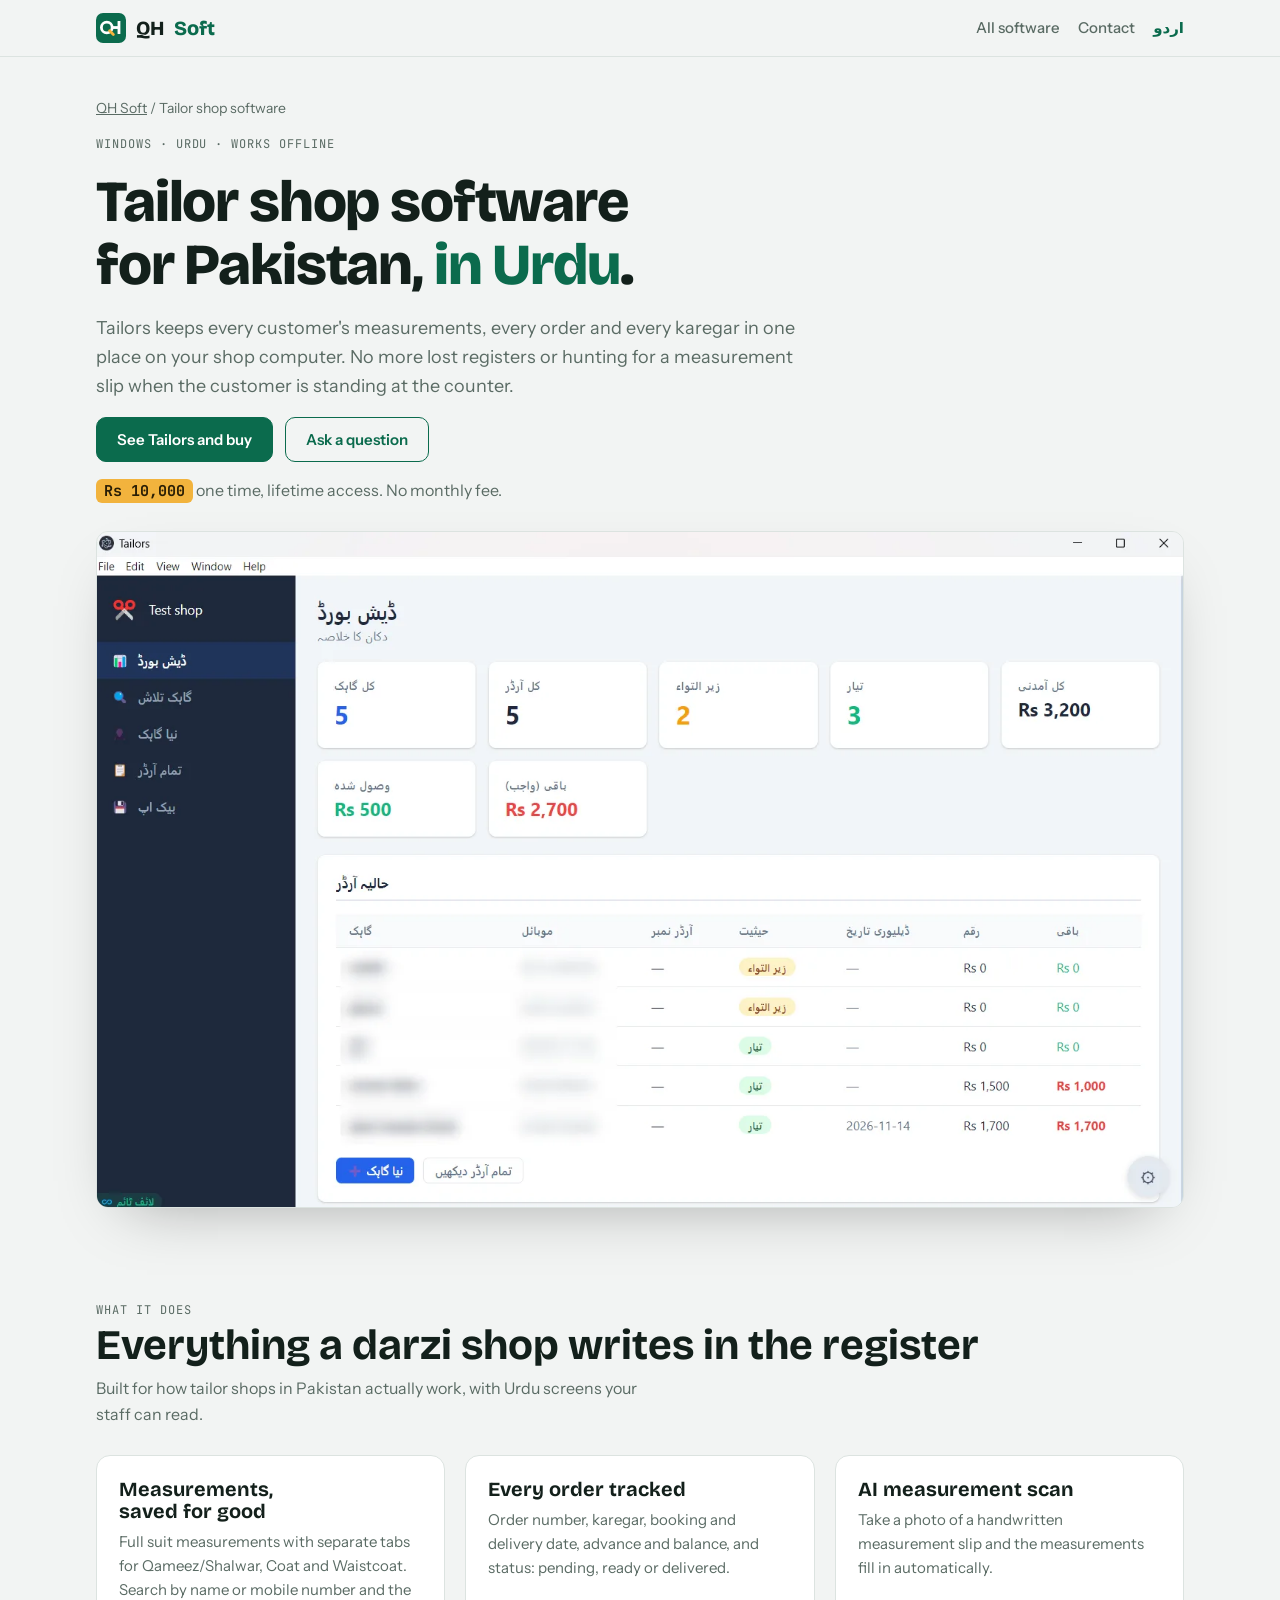
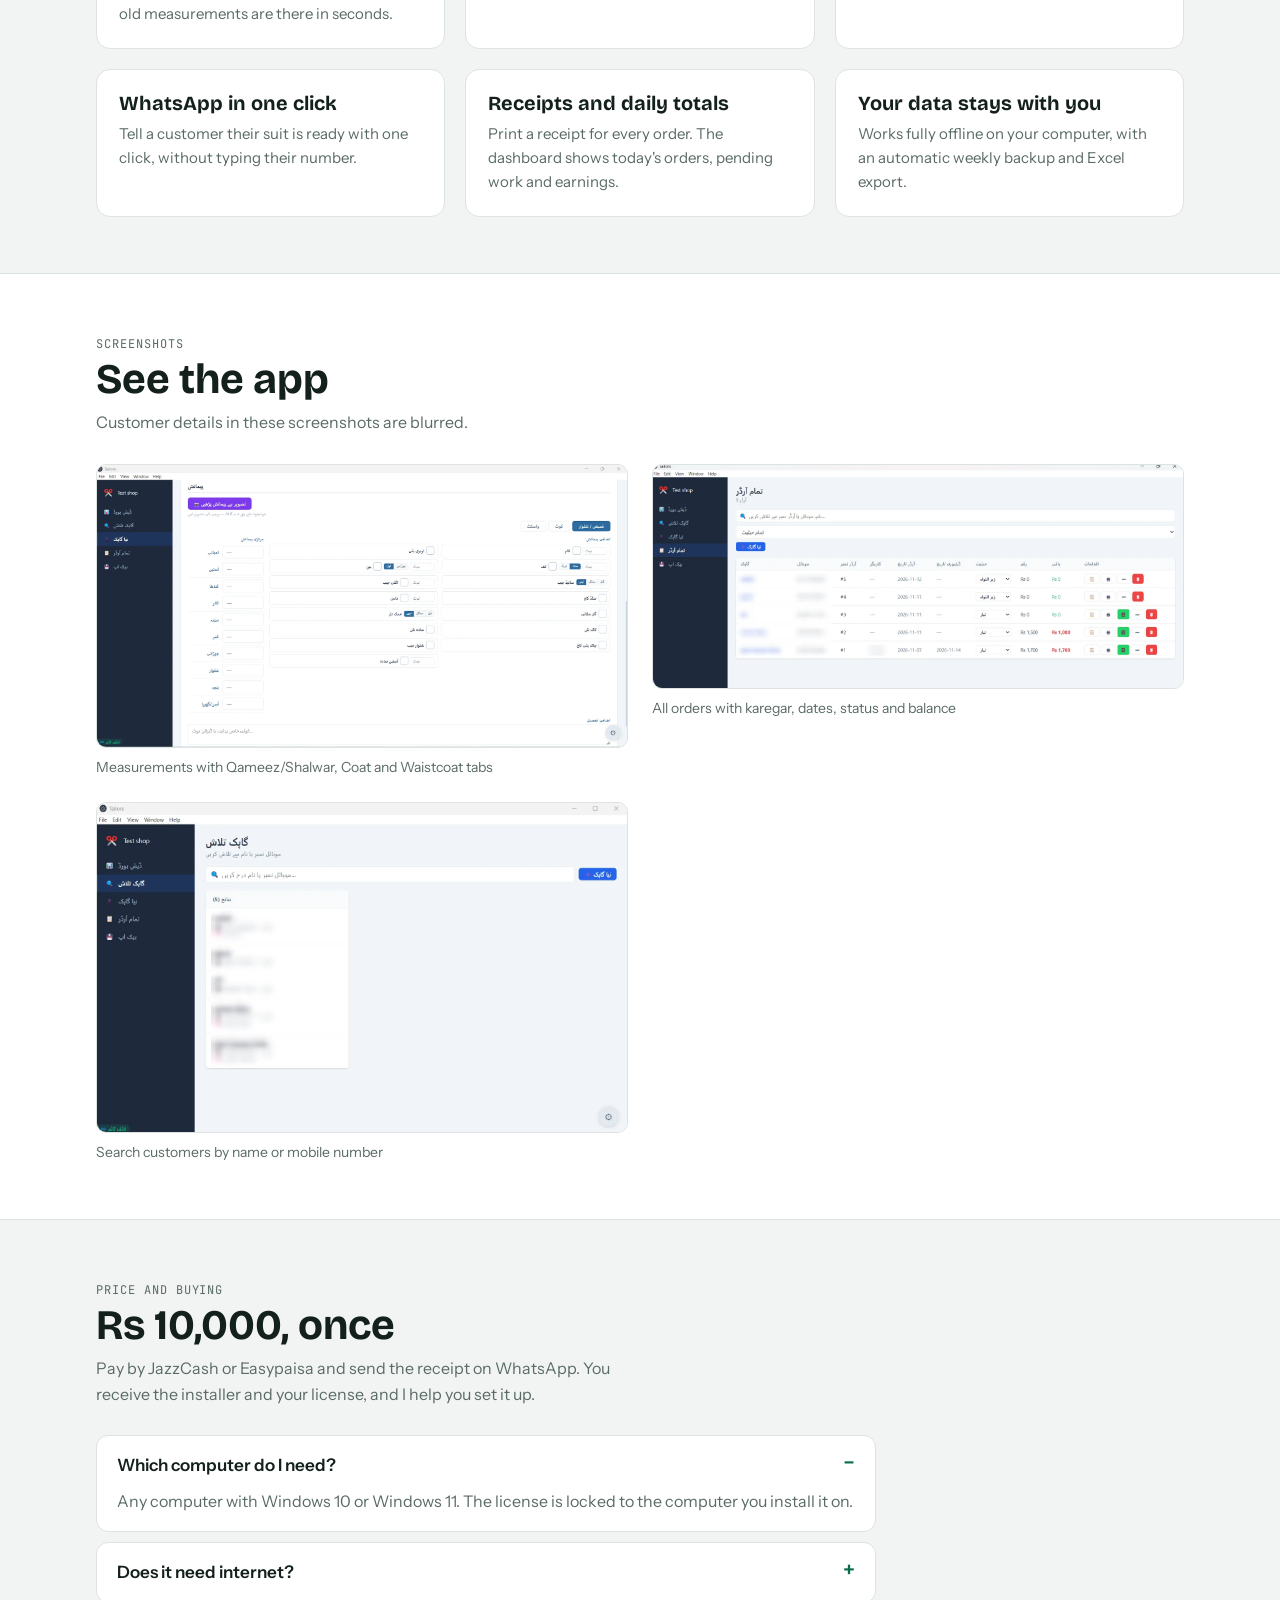
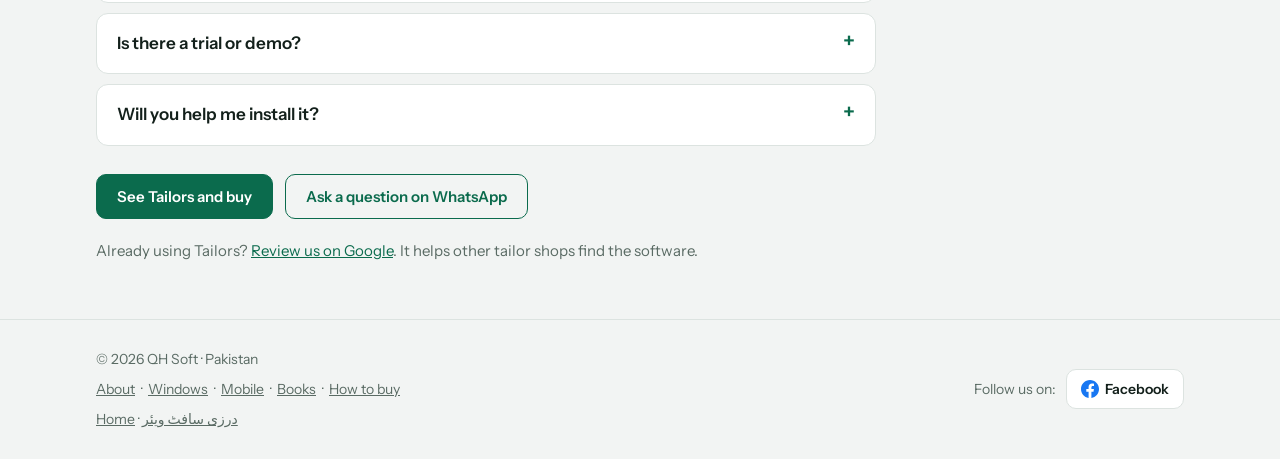
==== commit 31f577fb: "Footer: section links, 'Follow us on' Facebook button; drop prices line Co-Authored-By: Claude Opus " ====
--- a/tailor-software/index.html
+++ b/tailor-software/index.html
@@ -20,15 +20,15 @@
 <meta name="twitter:card" content="summary_large_image">
 <link rel="apple-touch-icon" href="/apple-touch-icon.png">
 <script type="application/ld+json">[{"@context":"https://schema.org","@type":"SoftwareApplication","name":"Tailors","alternateName":["Tailor shop software","Darzi software"],"url":"https://qazisoft.com/tailor-software/","operatingSystem":"Windows 10, Windows 11","applicationCategory":"BusinessApplication","description":"Tailor shop management software in Urdu for Pakistan: customer measurements, orders, karegar, delivery dates, WhatsApp notifications, receipts and automatic backup. Works offline.","image":["https://qazisoft.com/img/tailors-dashboard.webp","https://qazisoft.com/img/tailors-measurements.webp","https://qazisoft.com/img/tailors-orders.webp"],"inLanguage":"ur","featureList":["Customer management","Order tracking with karegar and delivery date","Qameez/Shalwar, Coat and Waistcoat measurements","AI measurement slip scan","WhatsApp order-ready notifications","Printable receipts","Daily dashboard","Weekly automatic backup"],"offers":{"@type":"Offer","price":"10000","priceCurrency":"PKR","availability":"https://schema.org/InStock","url":"https://qazisoft.com/tailor-software/","seller":{"@type":"Organization","name":"QH Soft"}},"publisher":{"@type":"Organization","name":"QH Soft","url":"https://qazisoft.com/","sameAs":["https://www.facebook.com/profile.php?id=61596638657450"]}},{"@context":"https://schema.org","@type":"BreadcrumbList","itemListElement":[{"@type":"ListItem","position":1,"name":"QH Soft","item":"https://qazisoft.com/"},{"@type":"ListItem","position":2,"name":"Tailor shop software","item":"https://qazisoft.com/tailor-software/"}]}]</script>
-<link rel="icon" href="/favicon.svg?v=15" type="image/svg+xml">
+<link rel="icon" href="/favicon.svg?v=18" type="image/svg+xml">
 <link rel="preconnect" href="https://fonts.googleapis.com">
 <link rel="preconnect" href="https://fonts.gstatic.com" crossorigin>
 <link rel="stylesheet" href="https://fonts.googleapis.com/css2?family=Bricolage+Grotesque:opsz,wght@12..96,500;12..96,700;12..96,800&family=Instrument+Sans:wght@400;500;600&family=JetBrains+Mono:wght@400;600&display=swap">
-<link rel="stylesheet" href="/styles.css?v=15">
+<link rel="stylesheet" href="/styles.css?v=18">
 </head>
 <body class="lp">
 <nav><div class="wrap">
-  <a class="brand" href="/"><img src="/favicon.svg?v=15" width="30" height="30" alt="">QH <span>Soft</span></a>
+  <a class="brand" href="/"><img src="/favicon.svg?v=18" width="30" height="30" alt="">QH <span>Soft</span></a>
   <div class="navlinks">
     <a href="/#windows">All software</a>
     <a href="/#contact">Contact</a>
@@ -85,6 +85,6 @@
   <p class="lp-review">Already using Tailors? <a href="https://g.page/r/CXBnrS7RdWSeEBM/review" target="_blank" rel="noopener">Review us on Google</a>. It helps other tailor shops find the software.</p>
 </div></section>
 
-<footer><div class="wrap"><span>© 2026 QH Soft · Pakistan</span><span><a href="/">Home</a> · <a href="/ur/darzi-software/" hreflang="ur" lang="ur">درزی سافٹ ویئر</a></span><a class="fb-link" href="https://www.facebook.com/profile.php?id=61596638657450" target="_blank" rel="noopener" aria-label="QH Soft on Facebook"><svg class="fb-ico" viewBox="0 0 24 24" width="18" height="18" aria-hidden="true"><path fill="currentColor" d="M24 12.07C24 5.4 18.63 0 12 0S0 5.4 0 12.07C0 18.1 4.39 23.1 10.13 24v-8.44H7.08v-3.49h3.04V9.41c0-3.02 1.79-4.69 4.53-4.69 1.31 0 2.68.24 2.68.24v2.97h-1.51c-1.49 0-1.95.93-1.95 1.88v2.26h3.33l-.53 3.49h-2.8V24C19.61 23.1 24 18.1 24 12.07z"/></svg>Facebook</a></div></footer>
+<footer><div class="wrap"><div class="foot-left"><span>© 2026 QH Soft · Pakistan</span><span class="foot-nav"><a href="/#about">About</a> · <a href="/#windows">Windows</a> · <a href="/#mobile">Mobile</a> · <a href="/#books">Books</a> · <a href="/#how">How to buy</a></span><span><a href="/">Home</a> · <a href="/ur/darzi-software/" hreflang="ur" lang="ur">درزی سافٹ ویئر</a></span></div><div class="foot-follow"><span>Follow us on:</span><a class="fb-link" href="https://www.facebook.com/profile.php?id=61596638657450" target="_blank" rel="noopener" aria-label="QH Soft on Facebook"><svg class="fb-ico" viewBox="0 0 24 24" width="18" height="18" aria-hidden="true"><path fill="currentColor" d="M24 12.07C24 5.4 18.63 0 12 0S0 5.4 0 12.07C0 18.1 4.39 23.1 10.13 24v-8.44H7.08v-3.49h3.04V9.41c0-3.02 1.79-4.69 4.53-4.69 1.31 0 2.68.24 2.68.24v2.97h-1.51c-1.49 0-1.95.93-1.95 1.88v2.26h3.33l-.53 3.49h-2.8V24C19.61 23.1 24 18.1 24 12.07z"/></svg>Facebook</a></div></div></footer>
 </body>
 </html>
--- a/styles.css
+++ b/styles.css
@@ -140,10 +140,24 @@
 input,select,textarea{font:inherit;font-size:15px;padding:10px 12px;border-radius:8px;border:1px solid var(--line);background:var(--bg);color:var(--ink);width:100%}
 textarea{min-height:110px;resize:vertical}
 .formmsg{font-size:14px;color:var(--accent);font-weight:600}
+.formmsg.bad{color:#C2410C}
+.quick{display:grid;gap:10px;border-top:1px solid var(--line);padding-top:16px;margin-top:4px}
+.quick-row{display:grid;grid-template-columns:repeat(3,1fr);gap:10px}
+.qbtn{display:flex;flex-direction:column;align-items:center;justify-content:center;gap:8px;min-height:84px;padding:12px 8px;border:1px solid var(--line);border-radius:12px;background:var(--bg);color:var(--ink);text-decoration:none;font:600 14px var(--body);text-align:center;line-height:1.25}
+.qbtn:hover{border-color:var(--accent)}
+.qbtn svg{width:28px;height:28px}
+.hp{position:absolute;left:-9999px;width:1px;height:1px;overflow:hidden}
+.contact .wa-main{justify-self:start}
+.icon.img{background:none;padding:0;overflow:hidden}
+.icon.img img{width:48px;height:48px;display:block}
 
 footer{border-top:1px solid var(--line);color:var(--muted);font-size:14px}
 footer .wrap{padding-block:28px;display:flex;justify-content:space-between;align-items:center;gap:16px;flex-wrap:wrap}
-.fb-link{display:inline-flex;align-items:center;gap:6px;color:var(--ink);text-decoration:none;font-weight:600}
+.foot-left{display:grid;gap:8px}
+.foot-nav{display:flex;flex-wrap:wrap;gap:4px 6px}
+.foot-nav-ltr{justify-content:flex-end}
+.foot-follow{display:flex;align-items:center;gap:10px}
+.fb-link{display:inline-flex;align-items:center;gap:6px;color:var(--ink);text-decoration:none;font-weight:600;border:1px solid var(--line);border-radius:10px;padding:8px 14px;background:var(--surface)}
 .fb-link:hover{color:#1877F2}
 .fb-ico{color:#1877F2;flex:none}
 
@@ -275,3 +289,11 @@
 .phone-row img{aspect-ratio:9/19.5;object-fit:cover;object-position:top}
 @media (max-width:560px){.phone-row{grid-template-columns:none;grid-auto-flow:column;grid-auto-columns:42%;overflow-x:auto;scroll-snap-type:x mandatory;padding-bottom:6px}.phone-row button{scroll-snap-align:start}}
 .addon{display:block;margin-top:4px;font-size:.85rem;color:var(--muted)}
+
+/* private /inbox page */
+.inbox main{padding-block:40px;display:grid;gap:16px;max-width:760px}
+.inbox form{max-width:380px}
+.msg{background:var(--surface);border:1px solid var(--line);border-radius:14px;padding:18px;display:grid;gap:10px}
+.msg-head{display:flex;flex-wrap:wrap;gap:10px;align-items:baseline}
+.msg-body{white-space:pre-wrap;overflow-wrap:anywhere}
+.msg-reply{display:flex;flex-wrap:wrap;gap:8px}
